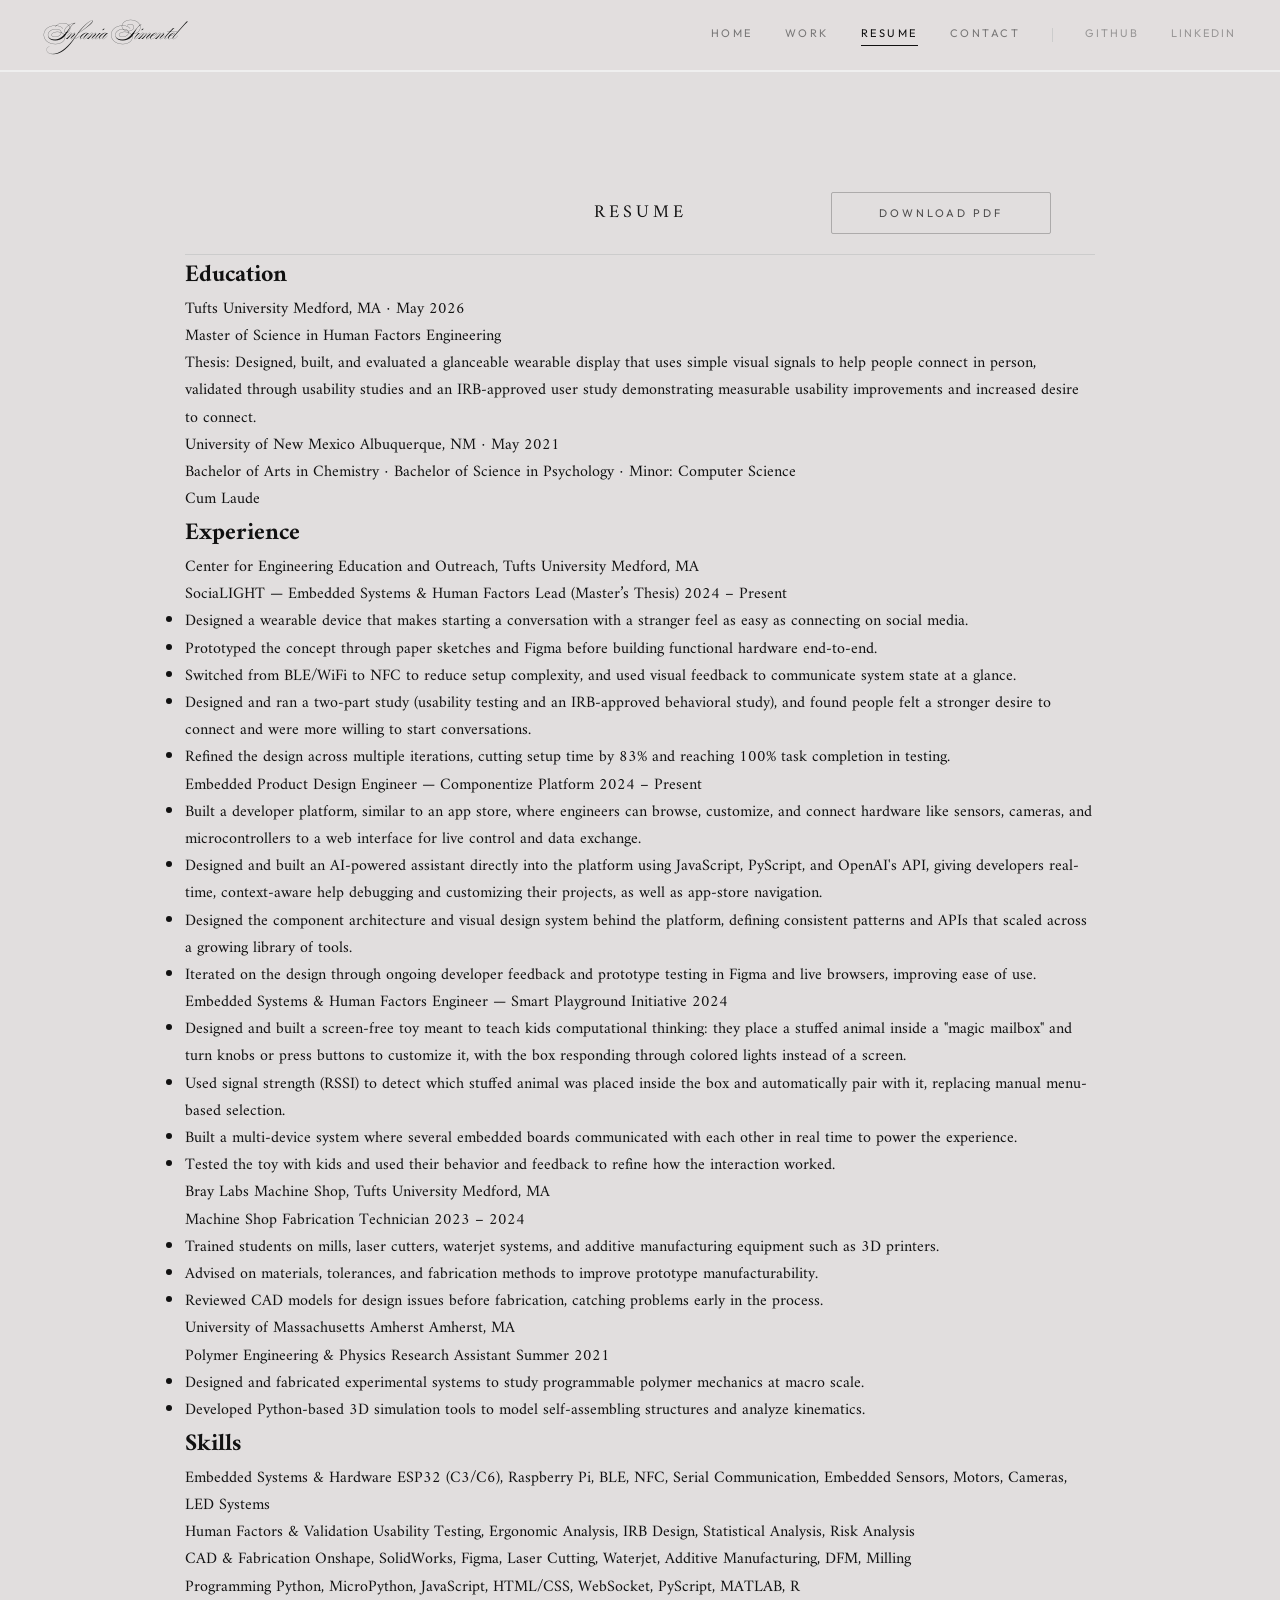
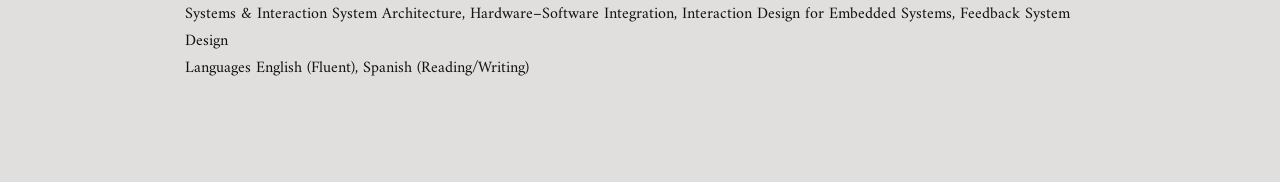
==== resume.html @ aed5ef66 "resume readability" ====
<!DOCTYPE html>
<html lang="en">

<head>
  <meta charset="UTF-8">
  <meta name="viewport" content="width=device-width, initial-scale=1.0">
  <title>Resume — Infania Pimentel</title>
  <link rel="stylesheet" href="styles.css">
  <link rel="stylesheet" href="resume.css">
  <link href="https://fonts.googleapis.com/css2?family=Ballet:opsz@16..72&family=Mea+Culpa&family=Amiri:ital@0;1&display=swap" rel="stylesheet">
  <link href="https://fonts.googleapis.com/css2?family=Outfit:wght@400;500&display=swap" rel="stylesheet">
  <script src="script.js" defer></script>
</head>

<body>

  <!-- ── NAV ── -->
  <nav class="site-nav--page">
    <div class="site-nav-left">
      <a href="index.html" class="site-nav-name">Infania Pimentel</a>
    </div>
    <div class="site-nav-right">
      <a href="index.html" class="work-nav-link">Home</a>
      <a href="work.html" class="work-nav-link">Work</a>
      <a href="resume.html" class="work-nav-link active">Resume</a>
      <a href="contact.html" class="work-nav-link">Contact</a>
      <span class="site-nav-divider desktop-only"></span>
      <a href="https://github.com/infaniap" class="work-nav-link social-link desktop-only" target="_blank">GitHub</a>
      <a href="https://www.linkedin.com/in/infania-pimentel-a25778231/" class="work-nav-link social-link desktop-only" target="_blank">LinkedIn</a>
    </div>
  </nav>

  <!-- ═══════════════════════════ RESUME ═══════════════════════════ -->
  <section class="work">
    <div class="work-inner">

      <div class="work-identity" style="display: flex; justify-content: space-between; align-items: center; padding-bottom: 20px; border-bottom: 1px solid #ccc;">
  <div style="flex: 1;"></div>
  <h2 class="role" style="padding-bottom: 0; border-bottom: none; margin: 0; flex: 1; text-align: center;">RESUME</h2>
  <div style="flex: 1; display: flex; justify-content: flex-end;">
    <a href="assets/resume.pdf" class="btn" download>DOWNLOAD PDF</a>
  </div>
</div>


  <!-- ── RESUME BODY ── -->
  <div class="res-body">
    <div class="res-inner">

      <!-- EDUCATION -->
      <section class="res-section">
        <h2 class="res-section-title">Education</h2>

        <div class="res-entry">
          <div class="res-entry-header">
            <span class="res-institution">Tufts University</span>
            <span class="res-location">Medford, MA · May 2026</span>
          </div>
          <p class="res-degree">Master of Science in Human Factors Engineering</p>
          <p class="res-detail">Thesis: Designed, built, and evaluated a glanceable wearable display that uses simple visual signals to help people connect in person, validated through usability studies and an IRB-approved user study demonstrating measurable usability improvements and increased desire to connect.</p>
        </div>

        <div class="res-entry">
          <div class="res-entry-header">
            <span class="res-institution">University of New Mexico</span>
            <span class="res-location">Albuquerque, NM · May 2021</span>
          </div>
          <p class="res-degree">Bachelor of Arts in Chemistry · Bachelor of Science in Psychology · Minor: Computer Science</p>
          <p class="res-detail">Cum Laude</p>
        </div>
      </section>

      <!-- EXPERIENCE -->
      <section class="res-section">
        <h2 class="res-section-title">Experience</h2>

        <div class="res-entry">
          <div class="res-entry-header">
            <span class="res-institution">Center for Engineering Education and Outreach, Tufts University</span>
            <span class="res-location">Medford, MA</span>
          </div>

          <div class="res-role">
            <div class="res-role-header">
              <span class="res-role-title">SociaLIGHT — Embedded Systems & Human Factors Lead (Master’s Thesis)</span>
              <span class="res-role-date">2024 – Present</span>
            </div>
            <ul class="res-list">
              <li>Designed a wearable device that makes starting a conversation with a stranger feel as easy as connecting on social media.</li>
              <li>Prototyped the concept through paper sketches and Figma before building functional hardware end-to-end.</li>
              <li>Switched from BLE/WiFi to NFC to reduce setup complexity, and used visual feedback to communicate system state at a glance.</li>
              <li>Designed and ran a two-part study (usability testing and an IRB-approved behavioral study), and found people felt a stronger desire to connect and were more willing to start conversations.</li>
              <li>Refined the design across multiple iterations, cutting setup time by 83% and reaching 100% task completion in testing.</li>
            </ul>
          </div>

          <div class="res-role">
            <div class="res-role-header">
              <span class="res-role-title">Embedded Product Design Engineer — Componentize Platform</span>
              <span class="res-role-date">2024 – Present</span>
            </div>
            <ul class="res-list">
              <li>Built a developer platform, similar to an app store, where engineers can browse, customize, and connect hardware like sensors, cameras, and microcontrollers to a web interface for live control and data exchange.</li>
              <li>Designed and built an AI-powered assistant directly into the platform using JavaScript, PyScript, and OpenAI's API, giving developers real-time, context-aware help debugging and customizing their projects, as well as app-store navigation.</li>
              <li>Designed the component architecture and visual design system behind the platform, defining consistent patterns and APIs that scaled across a growing library of tools.</li>
              <li>Iterated on the design through ongoing developer feedback and prototype testing in Figma and live browsers, improving ease of use.</li>
            </ul>
          </div>

          <div class="res-role">
            <div class="res-role-header">
              <span class="res-role-title">Embedded Systems & Human Factors Engineer — Smart Playground Initiative</span>
              <span class="res-role-date">2024</span>
            </div>
            <ul class="res-list">
              <li>Designed and built a screen-free toy meant to teach kids computational thinking: they place a stuffed animal inside a "magic mailbox" and turn knobs or press buttons to customize it, with the box responding through colored lights instead of a screen.</li>
              <li>Used signal strength (RSSI) to detect which stuffed animal was placed inside the box and automatically pair with it, replacing manual menu-based selection.</li>
              <li>Built a multi-device system where several embedded boards communicated with each other in real time to power the experience.</li>
              <li>Tested the toy with kids and used their behavior and feedback to refine how the interaction worked.</li>
            </ul>
          </div>
        </div>

        <div class="res-entry">
          <div class="res-entry-header">
            <span class="res-institution">Bray Labs Machine Shop, Tufts University</span>
            <span class="res-location">Medford, MA</span>
          </div>
          <div class="res-role">
            <div class="res-role-header">
              <span class="res-role-title">Machine Shop Fabrication Technician</span>
              <span class="res-role-date">2023 – 2024</span>
            </div>
            <ul class="res-list">
              <li>Trained students on mills, laser cutters, waterjet systems, and additive manufacturing equipment such as 3D printers.</li>
              <li>Advised on materials, tolerances, and fabrication methods to improve prototype manufacturability.</li>
              <li>Reviewed CAD models for design issues before fabrication, catching problems early in the process.</li>
            </ul>
          </div>
        </div>

        <div class="res-entry">
          <div class="res-entry-header">
            <span class="res-institution">University of Massachusetts Amherst</span>
            <span class="res-location">Amherst, MA</span>
          </div>
          <div class="res-role">
            <div class="res-role-header">
              <span class="res-role-title">Polymer Engineering & Physics Research Assistant</span>
              <span class="res-role-date">Summer 2021</span>
            </div>
            <ul class="res-list">
              <li>Designed and fabricated experimental systems to study programmable polymer mechanics at macro scale.</li>
              <li>Developed Python-based 3D simulation tools to model self-assembling structures and analyze kinematics.</li>
            </ul>
          </div>
        </div>
      </section>

      <!-- SKILLS -->
      <section class="res-section">
        <h2 class="res-section-title">Skills</h2>
        <div class="res-skills">
          <div class="res-skill-row">
            <span class="res-skill-label">Embedded Systems & Hardware</span>
            <span class="res-skill-value">ESP32 (C3/C6), Raspberry Pi, BLE, NFC, Serial Communication, Embedded Sensors, Motors, Cameras, LED Systems</span>
          </div>
          <div class="res-skill-row">
            <span class="res-skill-label">Human Factors & Validation</span>
            <span class="res-skill-value">Usability Testing, Ergonomic Analysis, IRB Design, Statistical Analysis, Risk Analysis</span>
          </div>
          <div class="res-skill-row">
            <span class="res-skill-label">CAD & Fabrication</span>
            <span class="res-skill-value">Onshape, SolidWorks, Figma, Laser Cutting, Waterjet, Additive Manufacturing, DFM, Milling</span>
          </div>
          <div class="res-skill-row">
            <span class="res-skill-label">Programming</span>
            <span class="res-skill-value">Python, MicroPython, JavaScript, HTML/CSS, WebSocket, PyScript, MATLAB, R</span>
          </div>
          <div class="res-skill-row">
            <span class="res-skill-label">Systems & Interaction</span>
            <span class="res-skill-value">System Architecture, Hardware–Software Integration, Interaction Design for Embedded Systems, Feedback System Design</span>
          </div>
          <div class="res-skill-row">
            <span class="res-skill-label">Languages</span>
            <span class="res-skill-value">English (Fluent), Spanish (Reading/Writing)</span>
          </div>
        </div>
      </section>

    </div>
  </div>

</body>
</html>
---- styles.css ----
/* ═══════════════════════════════════════════════
   INFANIA PIMENTEL — Portfolio Styles
   ═══════════════════════════════════════════════ */

:root {
  --font-script:   "Ballet", cursive;
  --font-initial:  "Mea Culpa", cursive;
  --font-body:     "Amiri", serif;
  --font-btn-font: "Outfit", sans-serif;

  --font-name:     42px;
  --font-role:     13px;
  --font-btn:      11px;
  --font-body-sz:  16px;

  --color-page:    #e1dededb;
  --border-color:  #efefef;
  --color-dark:    #111111;
  --color-btn-bg:  transparent;

  --btn-h:         42px;
  --btn-radius:    2px;
}

/* ─── RESET ─────────────────────────────────── */
*, *::before, *::after {
  box-sizing: border-box;
  margin: 0;
  padding: 0;
}

/* ─── BODY ───────────────────────────────────── */
body {
  font-family: var(--font-body);
  background: var(--color-page);
  color: var(--color-dark);
  font-size: var(--font-body-sz);
  line-height: 1.7;
}

/* ═══════════════════════════════════════════════
   TOP SOCIAL (GitHub / LinkedIn)
   ═══════════════════════════════════════════════ */
.top-social {
  position: absolute;
  top: 20px;
  right: 44px;
  z-index: 20;
  display: flex;
  gap: 28px;
}

.top-social a {
  font-family: var(--font-btn-font);
  font-size: 11px;
  letter-spacing: 2.5px;
  text-transform: uppercase;
  text-decoration: none;
  color: var(--color-dark);
  padding-bottom: 3px;
  border-bottom: 1px solid transparent;
  transition: border-color 0.2s ease;
}

.top-social a:hover {
  border-bottom-color: var(--color-dark);
}

/* ═══════════════════════════════════════════════
   IDENTITY
   ═══════════════════════════════════════════════ */
.hero-identity {
  position: relative;
  z-index: 2;
  text-align: center;
  padding: 28px 44px 24px;
  background: var(--color-page);
}

.name {
  font-size: var(--font-name);
  line-height: 1;
  display: inline-block;
  color: var(--color-dark);
}

.initial {
  font-family: var(--font-initial);
  display: inline-block;
  margin-right: -8px;
  transform: rotate(-1deg) translateY(-2px);
  font-size: calc(var(--font-name) * 1.05);
  color: var(--color-dark);
}

.rest {
  font-family: var(--font-script);
}

.role {
  margin-top: 15px;
  font-family: var(--font-body);
  font-size: var(--font-role);
  font-weight: 400;
  letter-spacing: 6px;
  color: var(--color-dark);
  text-transform: uppercase;
}
.hero-wrapper {
  display: flex;
  flex-direction: column;
}
/* ═══════════════════════════════════════════════
   BUTTON BAND
   ═══════════════════════════════════════════════ */
.hero-band {
  position: sticky;
  top: 0;
  z-index: 50;
  display: flex;
  align-items: center;
  justify-content: center;
  gap: 32px;
  padding: 4px 44px;
  background: var(--color-page);
  border-top: 1px solid var(--border-color);
  border-bottom: 1px solid var(--border-color);
}

.btn {
  width: clamp(140px, 18vw, 220px);
  height: var(--btn-h);
  display: flex;
  align-items: center;
  justify-content: center;
  background: transparent;
  color: rgba(17, 17, 17, 0.7);
  font-family: var(--font-btn-font);
  font-size: var(--font-btn);
  letter-spacing: 3px;
  text-decoration: none;
  text-transform: uppercase;
  border: 1px solid rgba(17, 17, 17, 0.25);
  border-radius: var(--btn-radius);
  transition: background 0.2s ease, color 0.2s ease, border-color 0.2s ease;
}

.btn:hover {
  background: var(--color-dark);
  color: #fff;
  border-color: var(--color-dark);
}

.btn:active {
  opacity: 0.85;
}

/* ═══════════════════════════════════════════════
   ABOUT
   ═══════════════════════════════════════════════ */
.about {
  position: relative;
  z-index: 2;
  background: var(--color-page);
  padding: 52px 0;
  border-top: 1px solid var(--border-color);
  margin-top: -65px;
}

.about-inner {
  display: grid;
  grid-template-columns: 195px 1fr;
  gap: 0 80px;
  width: 910px;
  margin: 0 auto;
  align-items: start;
}

.about-photo {
  width: 195px;
  height: 240px;
  object-fit: cover;
  object-position: center top;
  border-radius: 3px;
  display: block;
}

.about-text {
  font-family: var(--font-body);
  font-size: 16px;
  line-height: 1.85;
  color: #333;
}

.about-text p + p {
  margin-top: 1em;
}

/* ═══════════════════════════════════════════════
   LED HERO
   ═══════════════════════════════════════════════ */
.hero {
  position: relative;
  z-index: 1;
  height: 60vh;
  overflow: visible;
  margin-top: -160px;
}

.hero-media {
  position: absolute;
  inset: 0;
  overflow: hidden;
  transform: translateY(-25%) scale(1.15);
  transform-origin: center top;
}

.hero-img {
  position: absolute;
  inset: 0;
  width: 100%;
  height: 100%;
  object-fit: cover;
  object-position: center 40%;
  display: block;
}

/* ─── LED HOTSPOTS ───────────────────────────── */
.led-hotspots {
  position: absolute;
  z-index: 10;
  pointer-events: auto;
}

.led-spot {
  position: absolute;
  width: 4%;
  height: 21%;
  transform: translate(-50%, -50%);
  cursor: pointer;
  /* background: rgba(255, 0, 0, 0.25); */
}

.led-spot[data-led="1"]  { left: 14.58%; top: 60.67%; }
.led-spot[data-led="2"]  { left: 19.93%; top: 62.99%; }
.led-spot[data-led="3"]  { left: 25.47%; top: 63.55%; }
.led-spot[data-led="4"]  { left: 31.22%; top: 63.08%; }
.led-spot[data-led="5"]  { left: 36.21%; top: 61.91%; }
.led-spot[data-led="6"]  { left: 41.43%; top: 62.19%; }
.led-spot[data-led="7"]  { left: 46.89%; top: 66.21%; }
.led-spot[data-led="8"]  { left: 52.26%; top: 66.09%; }
.led-spot[data-led="9"]  { left: 57.78%; top: 63.11%; }
.led-spot[data-led="10"] { left: 63.39%; top: 62.87%; }
.led-spot[data-led="11"] { left: 68.53%; top: 62.19%; }
.led-spot[data-led="12"] { left: 73.69%; top: 62.56%; }
.led-spot[data-led="13"] { left: 79.17%; top: 63.24%; }
.led-spot[data-led="14"] { left: 84.65%; top: 60.98%; }

/* ═══════════════════════════════════════════════
   WORK PAGE NAV
   ═══════════════════════════════════════════════ */

   .work-identity .role {
  font-size: 18px;
  letter-spacing: 4px;
  margin-top: 0;
}

/* ═══════════════════════════════════════════════
   WORK PAGE NAV
   ═══════════════════════════════════════════════ */
.site-nav--page {
  position: sticky;
  top: 0;
  z-index: 50;
  display: flex;
  align-items: center;
  justify-content: space-between;
  padding: 18px 44px;
  background: var(--color-page);
  border-bottom: 1px solid var(--border-color);
}

.site-nav-left {
  display: flex;
  align-items: center;
}

.site-nav-name {
  font-family: var(--font-script);
  font-size: 20px;
  text-decoration: none;
  color: var(--color-dark);
  letter-spacing: 0.01em;
  transition: opacity 0.2s ease;
}

.site-nav-name:hover { opacity: 0.65; }

.site-nav-right {
  display: flex;
  align-items: center;
  gap: 32px;
}

.site-nav-divider {
  display: block;
  width: 1px;
  height: 14px;
  background: #ccc;
}



.work-nav-link {
  font-family: var(--font-btn-font);
  font-size: 11px;
  letter-spacing: 2.5px;
  text-transform: uppercase;
  text-decoration: none;
  color: rgba(17, 17, 17, 0.5);
  padding-bottom: 3px;
  border-bottom: 1px solid transparent;
  transition: color 0.2s ease, border-color 0.2s ease;
}

.work-nav-link:hover {
  color: var(--color-dark);
  border-bottom-color: var(--color-dark);
}

.work-nav-link.active {
  color: var(--color-dark);
  border-bottom-color: var(--color-dark);
}


.work-nav-link.social-link {
  color: rgba(17, 17, 17, 0.35);
  letter-spacing: 2px;
}

.work-nav-link.social-link:hover {
  color: var(--color-dark);
  border-bottom-color: var(--color-dark);
}

/* ═══════════════════════════════════════════════
   WORK PAGE HEADER
   ═══════════════════════════════════════════════ */
.work-hero {
  background: var(--color-page);
  position: relative;
}

.work-identity {
  text-align: center;
  padding: 40px 44px 30px;
}

.work-identity .name { font-size: 38px; }
.work-identity .role { letter-spacing: 4px; margin-top: 10px; }

/* ═══════════════════════════════════════════════
   WORK SECTION
   ═══════════════════════════════════════════════ */
.work {
  background: var(--color-page);
  padding: 80px 0 100px;
  border-top: 1px solid var(--border-color);
}

.work-inner {
  width: 910px;
  margin: 0 auto;
}

.work-filters {
  display: flex;
  gap: 12px;
  margin-bottom: 52px;
}

.filter-btn {
  font-family: var(--font-btn-font);
  font-size: 11px;
  letter-spacing: 2px;
  text-transform: uppercase;
  color: var(--color-dark);
  background: transparent;
  border: 1px solid #ccc;
  border-radius: 20px;
  padding: 7px 20px;
  cursor: pointer;
  transition: all 0.2s ease;
}

.filter-btn:hover { border-color: var(--color-dark); }

.filter-btn.active {
  background: var(--color-dark);
  color: #fff;
  border-color: var(--color-dark);
}

.work-grid {
  display: grid;
  grid-template-columns: repeat(3, 1fr);
  gap: 32px;
}

.project-card {
  background: #fff;
  border-radius: 8px;
  overflow: hidden;
  box-shadow: 0 2px 12px rgba(0,0,0,0.07);
  transition: opacity 0.25s ease, transform 0.25s ease, box-shadow 0.2s ease;
  cursor: pointer;
}
a.project-card {
  text-decoration: none;
  color: inherit;
  display: block;
}
.project-card:hover {
  box-shadow: 0 6px 24px rgba(0,0,0,0.12);
  transform: translateY(-3px);
}

.project-card.hidden {
  opacity: 0;
  transform: scale(0.97);
  pointer-events: none;
  position: absolute;
  visibility: hidden;
}

.card-img.placeholder {
  width: 100%;
  height: 160px;
  background: #d9d9d9;
}

.card-img {
  width: 100%;
  height: 160px;
  overflow: hidden;
}

.card-img img {
  width: 100%;
  height: 100%;
  object-fit: cover;
  object-position: center;
  display: block;
  transition: transform 0.3s ease;
}

.project-card:hover .card-img img {
  transform: scale(1.04);
}
.card-body { padding: 18px 20px 22px; }

.card-tag {
  font-family: var(--font-btn-font);
  font-size: 10px;
  letter-spacing: 2px;
  text-transform: uppercase;
  color: #888;
}

.card-title {
  font-family: var(--font-body);
  font-size: 18px;
  font-weight: 400;
  color: var(--color-dark);
  margin: 6px 0 8px;
}

.card-desc {
  font-family: var(--font-body);
  font-size: 14px;
  line-height: 1.7;
  color: #555;
}

/* LISTS */
.proj-list {
  display: grid;
  grid-template-columns: 1fr 1fr;
  gap: 24px 48px;
}

.proj-list-item h4 {
  font-family: var(--font-btn-font);
  font-size: 11px;
  letter-spacing: 2px;
  text-transform: uppercase;
  color: var(--color-dark);
  margin-bottom: 8px;
  font-weight: 500;
}

.proj-list-item p {
  font-family: var(--font-body);
  font-size: 15px;
  line-height: 1.7;
  color: #444;
}


/* ═══════════════════════════════════════════════
   FEATURED VS SECONDARY PROJECTS
   ═══════════════════════════════════════════════ */

/* ── SECTION LABEL ── */
.work-section-label {
  font-family: var(--font-btn-font);
  font-size: 10px;
  letter-spacing: 3px;
  text-transform: uppercase;
  color: rgba(17, 17, 17, 0.4);
  margin: 64px 0 24px;
  padding-top: 32px;
  border-top: 1px solid var(--border-color);
}

/* ── FEATURED GRID ── */
.work-grid--featured {
  grid-template-columns: repeat(2, 1fr);
  gap: 40px;
  margin-bottom: 0;
}

/* ── FEATURED CARD ── */
.project-card--featured {
  position: relative;
  border: 1px solid rgba(17, 17, 17, 0.15);
}

.project-card--featured .card-img {
  height: 300px;
}

.project-card--featured .card-body {
  padding: 24px;
}

.project-card--featured .card-title {
  font-size: 1.35rem;
  margin-bottom: 4px;
}

.project-card--featured .card-tagline {
  font-family: var(--font-body);
  font-size: 0.9rem;
  font-style: italic;
  color: #666;
  margin: 0 0 12px 0;
}

.project-card--featured .card-desc {
  font-size: 0.95rem;
  line-height: 1.5;
}

.card-featured-label {
  position: absolute;
  top: 12px;
  left: 12px;
  font-family: var(--font-btn-font);
  font-size: 9px;
  letter-spacing: 2px;
  text-transform: uppercase;
  color: #fff;
  background: var(--color-dark);
  padding: 4px 10px;
  z-index: 2;
}

/* ── SECONDARY GRID ── */
.work-grid--secondary {
  grid-template-columns: repeat(3, 1fr);
  gap: 20px;
}

/* ── SECONDARY CARD ── */

.project-card--secondary .card-tagline {
  font-family: var(--font-body);
  font-size: 0.9rem;
  font-style: italic;
  color: #666;
  margin: 0 0 12px 0;
}

.project-card--secondary .card-img {
  height: 160px;
}

.project-card--secondary .card-body {
  padding: 14px 16px 18px;
}

.project-card--secondary .card-title {
  font-size: 1rem;
}

.project-card--secondary .card-desc {
  font-size: 0.85rem;
  line-height: 1.5;
}


/* ── RESPONSIVE ── */
@media (max-width: 900px) {
  .work-grid--featured {
    grid-template-columns: 1fr;
    gap: 32px;
  }
  .work-grid--secondary {
    grid-template-columns: repeat(2, 1fr);
  }
}

@media (max-width: 600px) {
  .work-grid--secondary {
    grid-template-columns: 1fr;
  }
}

/* ─── LIGHTBOX ───────────────────────────────── */
.lightbox-overlay {
  position: fixed;
  inset: 0;
  background: rgba(0, 0, 0, 0.9);
  z-index: 9999;
  display: flex;
  align-items: center;
  justify-content: center;
  cursor: zoom-out;
  opacity: 0;
  pointer-events: none;
  transition: opacity 0.2s ease;
}

.lightbox-overlay.active {
  opacity: 1;
  pointer-events: all;
}

.lightbox-overlay img {
  max-width: 90vw;
  max-height: 90vh;
  object-fit: contain;
  border-radius: 4px;
}


/* ═══════════════════════════════════════════════
   RESPONSIVE
   ═══════════════════════════════════════════════ */
.desktop-only { display: inline-flex; }
.work-mobile-social { display: none; }
.mobile-only { display: none; }

@media (max-width: 1000px) {
  .hero-band { gap: 20px; }
}

@media (max-width: 900px) {
  .about-inner {
    width: 90%;
    grid-template-columns: 1fr;
    gap: 24px;
  }
  .work-inner { width: 90%; }
  .work-grid { grid-template-columns: repeat(2, 1fr); }
  .work-filters { flex-wrap: wrap; }
  .site-nav--page { padding: 16px 28px; }
  .site-nav-right { gap: 20px; }
}

@media (max-width: 700px) {
  .hero-band { flex-wrap: wrap; gap: 12px; }
}


@media (max-width: 600px) {
  :root { --font-name: 32px; }

  .desktop-only { display: none !important; }
  .mobile-only { display: flex; }

  /* ── INDEX PAGE ── */
  .top-social {
    position: relative;
    top: unset;
    right: unset;
    justify-content: center;
    padding: 12px 0 0;
    order: 2;
  }

  .top-social a,
  .work-mobile-social .work-nav-link {
    font-size: 9px;
    letter-spacing: 2px;
    color: rgba(17, 17, 17, 0.45);
  }
  .hero-identity {
    padding: 40px 20px 20px;
    order: 1;
  }

  .hero-band {
    flex-direction: column;
    gap: 10px;
    padding: 14px 20px;
    order: 3;
  }

  .btn {
    width: 80%;
    max-width: 260px;
  }

  /* ── WORK PAGE ── */
  .work-hero .site-nav--page {
    flex-wrap: wrap;
    justify-content: center;
    gap: 8px;
    padding: 20px 16px 8px;
    border-bottom: none;
  }

  
  .work-hero .site-nav-name { font-size: 28px; }
.work-hero .site-nav-left {
  order: 1;
  width: 100%;
  justify-content: center;
}
.work-mobile-social {
  order: 2;

  display: flex;
  width: 100%;
  justify-content: center;
  gap: 28px;
  padding: 8px 0 12px;
  border-bottom: 1px solid var(--border-color);
  }
  .work-hero .site-nav-right {
      order: 3;

    justify-content: center;
    flex-wrap: wrap;
    gap: 16px;
  }

.work-hero .site-nav-right .work-nav-link {
  font-size: 10px;
  letter-spacing: 1.5px;
}

.work { padding: 40px 0 60px; }
  .work-filters { flex-wrap: wrap; gap: 8px; }
  .work-grid { grid-template-columns: 1fr; }

  /* ── ABOUT ── */
  .about-inner {
    width: 92%;
    grid-template-columns: 1fr;
    gap: 24px;
    text-align: center;
  }

  .about-photo {
    width: 140px !important;
    height: 170px !important;
    margin: 0 auto !important;
    display: block !important;
  }

  .about-text { text-align: left; }
}

body { animation: fadeIn 0.3s ease; }

@keyframes fadeIn {
  from { opacity: 0; }
  to { opacity: 1; }
}
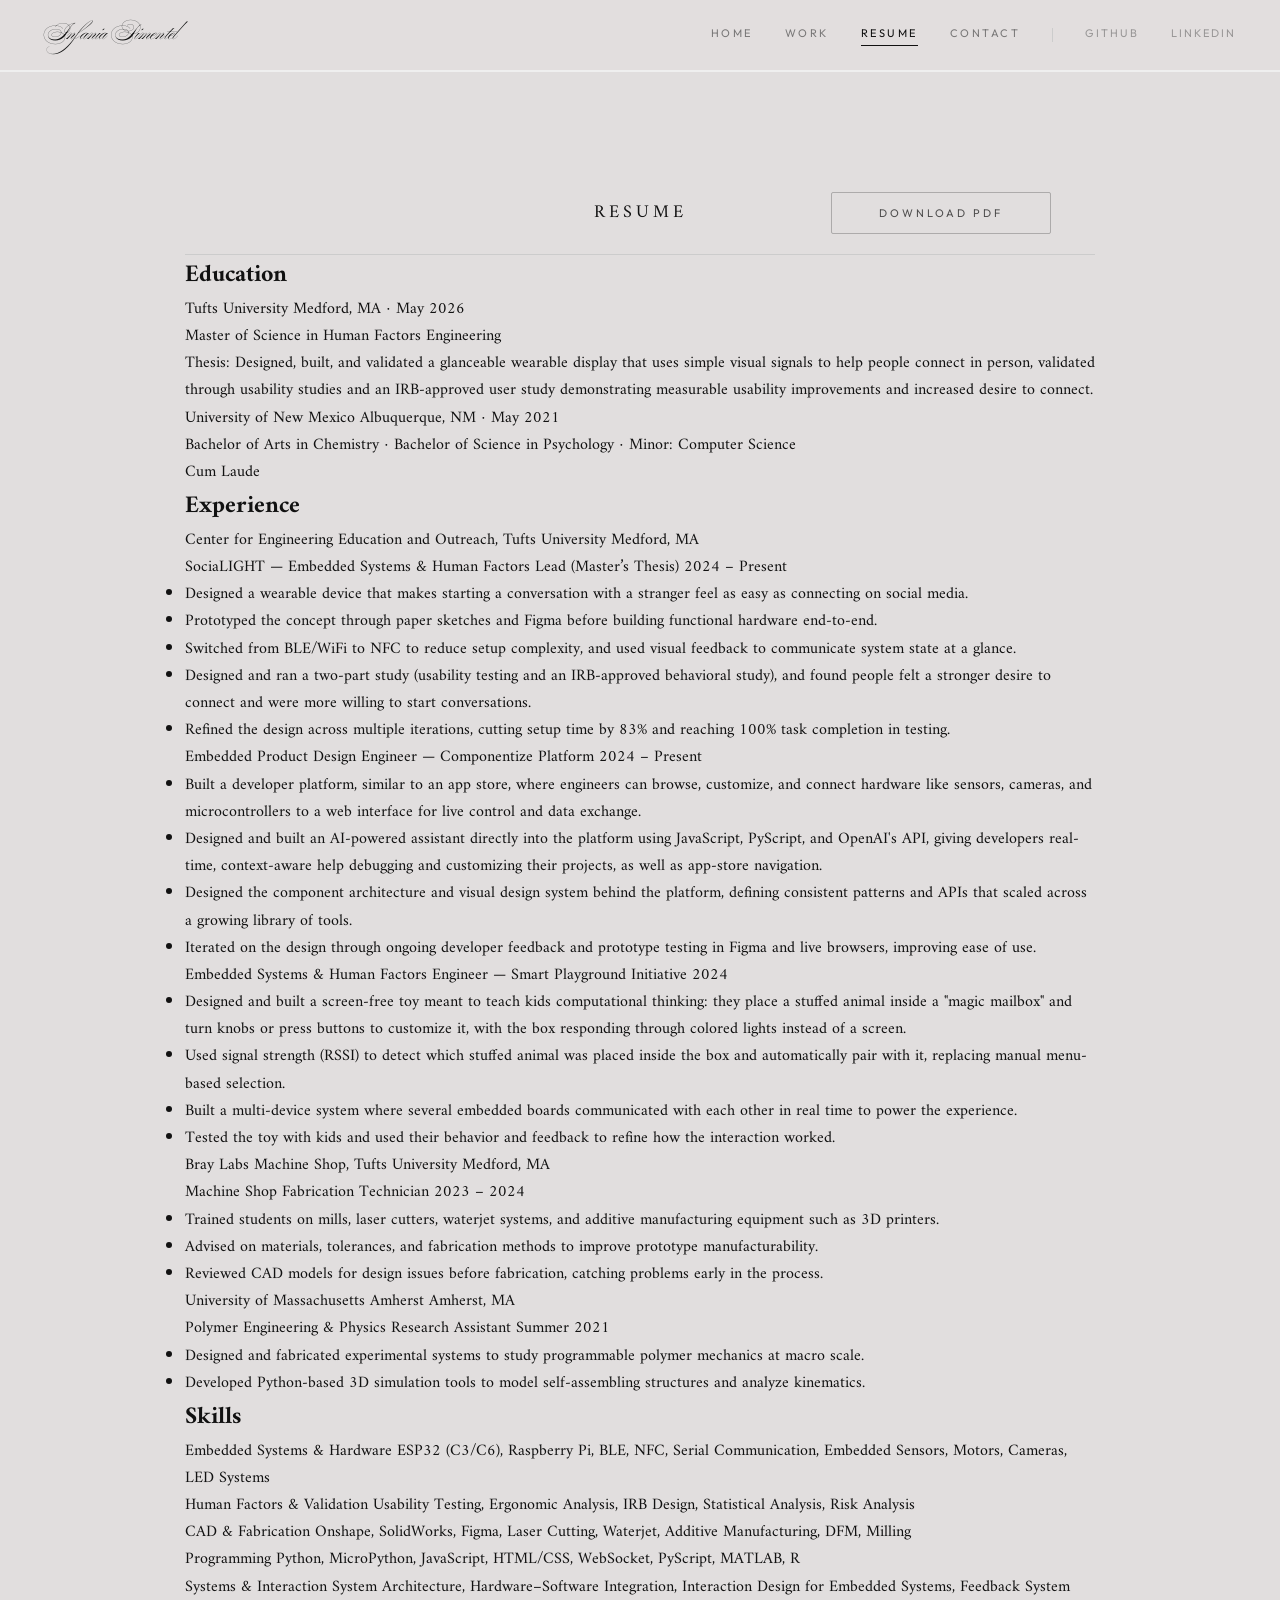
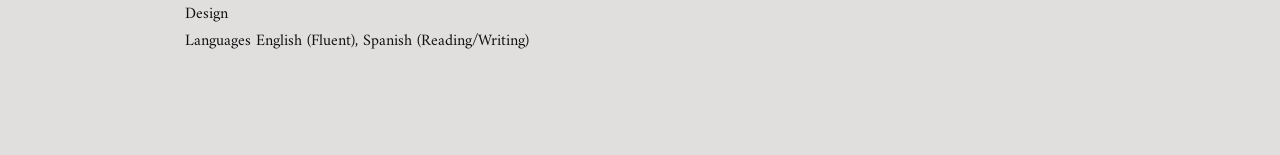
==== commit 9cd1a959: "resume readability" ====
--- a/resume.html
+++ b/resume.html
@@ -57,7 +57,7 @@
             <span class="res-location">Medford, MA · May 2026</span>
           </div>
           <p class="res-degree">Master of Science in Human Factors Engineering</p>
-          <p class="res-detail">Thesis: Designed, built, and evaluated a glanceable wearable display that uses simple visual signals to help people connect in person, validated through usability studies and an IRB-approved user study demonstrating measurable usability improvements and increased desire to connect.</p>
+          <p class="res-detail">Thesis: Designed, built, and validated a glanceable wearable display that uses simple visual signals to help people connect in person, validated through usability studies and an IRB-approved user study demonstrating measurable usability improvements and increased desire to connect.</p>
         </div>
 
         <div class="res-entry">
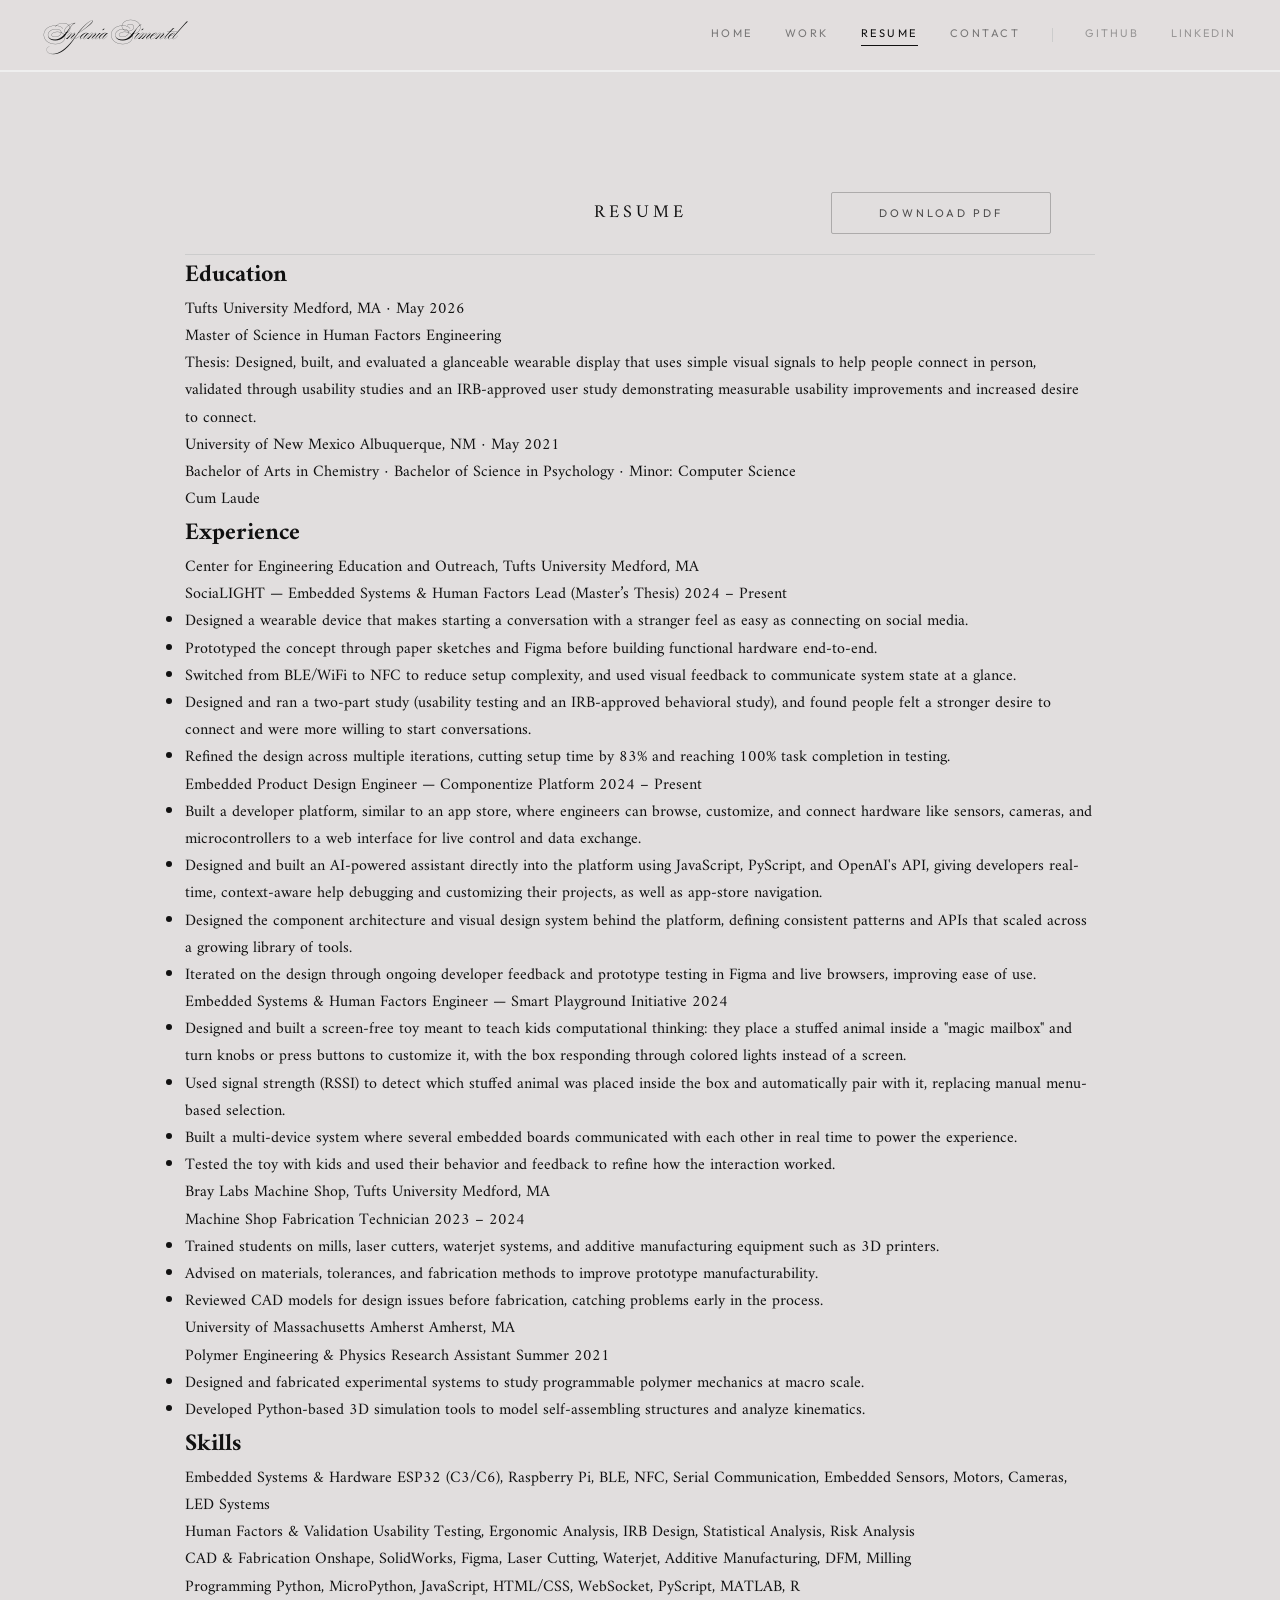
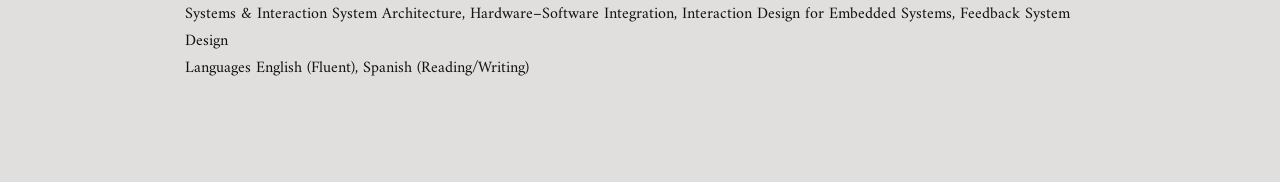
==== commit cb639d58: "replaced resume pdf but need to revise html" ====
--- a/resume.html
+++ b/resume.html
@@ -57,7 +57,7 @@
             <span class="res-location">Medford, MA · May 2026</span>
           </div>
           <p class="res-degree">Master of Science in Human Factors Engineering</p>
-          <p class="res-detail">Thesis: Designed, built, and validated a glanceable wearable display that uses simple visual signals to help people connect in person, validated through usability studies and an IRB-approved user study demonstrating measurable usability improvements and increased desire to connect.</p>
+          <p class="res-detail">Thesis: Designed, built, and evaluated a glanceable wearable display that uses simple visual signals to help people connect in person, validated through usability studies and an IRB-approved user study demonstrating measurable usability improvements and increased desire to connect.</p>
         </div>
 
         <div class="res-entry">
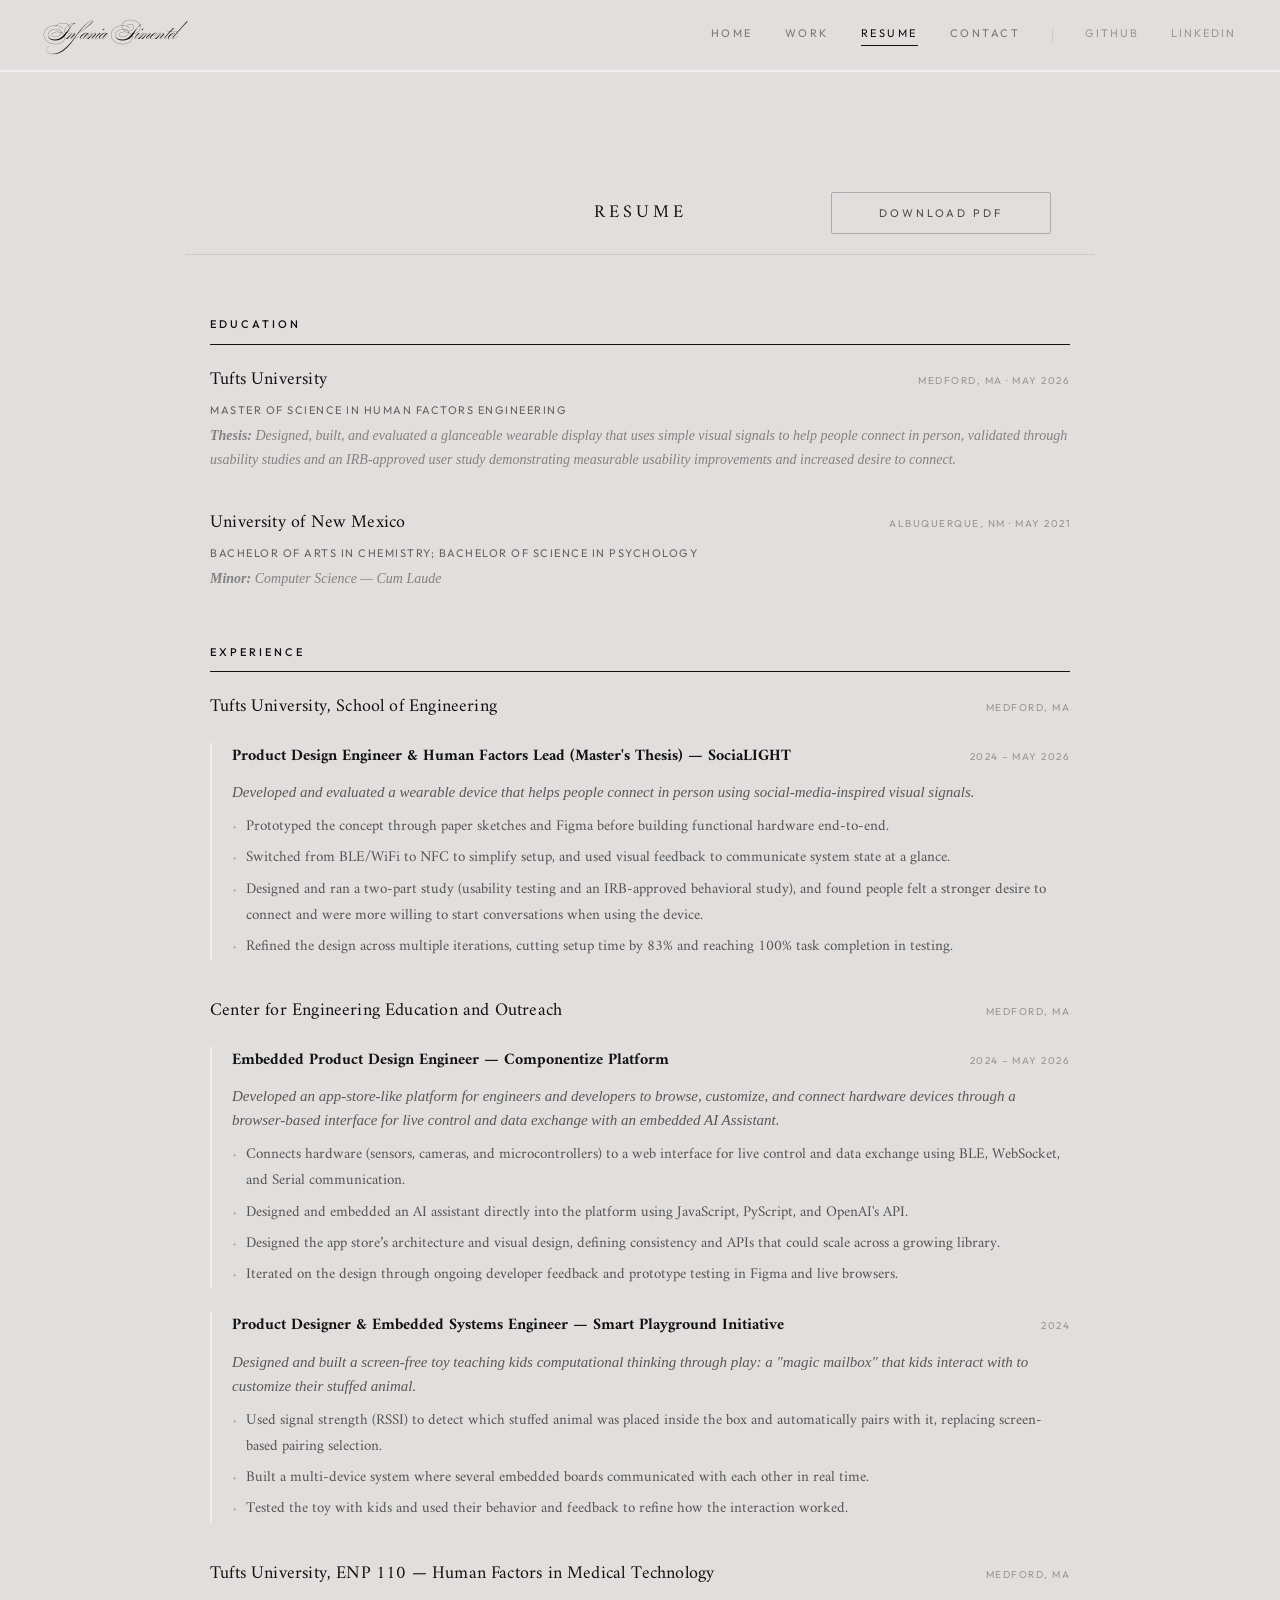
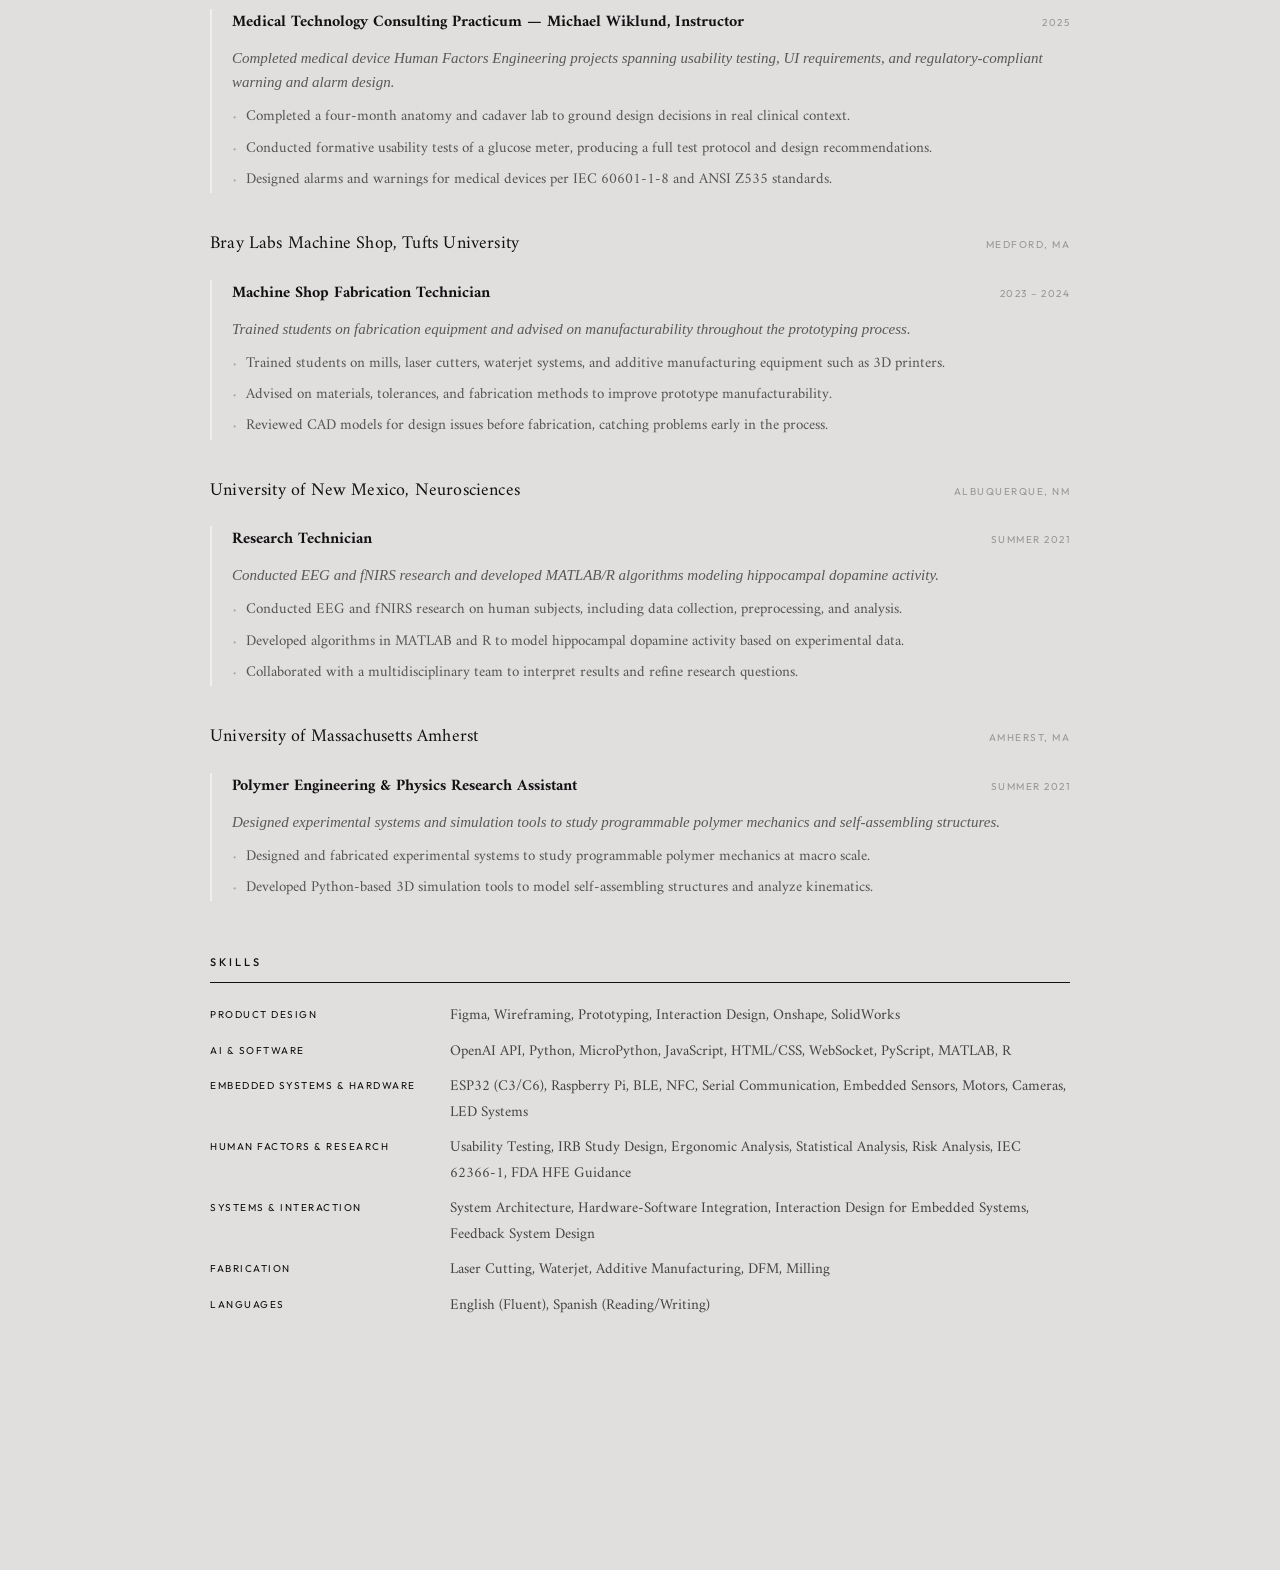
==== commit 3915b95b: "replaced resume pdf and revised html" ====
--- a/resume.html
+++ b/resume.html
@@ -48,146 +48,197 @@
     <div class="res-inner">
 
       <!-- EDUCATION -->
-      <section class="res-section">
-        <h2 class="res-section-title">Education</h2>
-
-        <div class="res-entry">
-          <div class="res-entry-header">
-            <span class="res-institution">Tufts University</span>
-            <span class="res-location">Medford, MA · May 2026</span>
-          </div>
-          <p class="res-degree">Master of Science in Human Factors Engineering</p>
-          <p class="res-detail">Thesis: Designed, built, and evaluated a glanceable wearable display that uses simple visual signals to help people connect in person, validated through usability studies and an IRB-approved user study demonstrating measurable usability improvements and increased desire to connect.</p>
-        </div>
-
-        <div class="res-entry">
-          <div class="res-entry-header">
-            <span class="res-institution">University of New Mexico</span>
-            <span class="res-location">Albuquerque, NM · May 2021</span>
-          </div>
-          <p class="res-degree">Bachelor of Arts in Chemistry · Bachelor of Science in Psychology · Minor: Computer Science</p>
-          <p class="res-detail">Cum Laude</p>
-        </div>
-      </section>
-
-      <!-- EXPERIENCE -->
-      <section class="res-section">
-        <h2 class="res-section-title">Experience</h2>
-
-        <div class="res-entry">
-          <div class="res-entry-header">
-            <span class="res-institution">Center for Engineering Education and Outreach, Tufts University</span>
-            <span class="res-location">Medford, MA</span>
-          </div>
-
-          <div class="res-role">
-            <div class="res-role-header">
-              <span class="res-role-title">SociaLIGHT — Embedded Systems & Human Factors Lead (Master’s Thesis)</span>
-              <span class="res-role-date">2024 – Present</span>
-            </div>
-            <ul class="res-list">
-              <li>Designed a wearable device that makes starting a conversation with a stranger feel as easy as connecting on social media.</li>
-              <li>Prototyped the concept through paper sketches and Figma before building functional hardware end-to-end.</li>
-              <li>Switched from BLE/WiFi to NFC to reduce setup complexity, and used visual feedback to communicate system state at a glance.</li>
-              <li>Designed and ran a two-part study (usability testing and an IRB-approved behavioral study), and found people felt a stronger desire to connect and were more willing to start conversations.</li>
-              <li>Refined the design across multiple iterations, cutting setup time by 83% and reaching 100% task completion in testing.</li>
-            </ul>
-          </div>
-
-          <div class="res-role">
-            <div class="res-role-header">
-              <span class="res-role-title">Embedded Product Design Engineer — Componentize Platform</span>
-              <span class="res-role-date">2024 – Present</span>
-            </div>
-            <ul class="res-list">
-              <li>Built a developer platform, similar to an app store, where engineers can browse, customize, and connect hardware like sensors, cameras, and microcontrollers to a web interface for live control and data exchange.</li>
-              <li>Designed and built an AI-powered assistant directly into the platform using JavaScript, PyScript, and OpenAI's API, giving developers real-time, context-aware help debugging and customizing their projects, as well as app-store navigation.</li>
-              <li>Designed the component architecture and visual design system behind the platform, defining consistent patterns and APIs that scaled across a growing library of tools.</li>
-              <li>Iterated on the design through ongoing developer feedback and prototype testing in Figma and live browsers, improving ease of use.</li>
-            </ul>
-          </div>
-
-          <div class="res-role">
-            <div class="res-role-header">
-              <span class="res-role-title">Embedded Systems & Human Factors Engineer — Smart Playground Initiative</span>
-              <span class="res-role-date">2024</span>
-            </div>
-            <ul class="res-list">
-              <li>Designed and built a screen-free toy meant to teach kids computational thinking: they place a stuffed animal inside a "magic mailbox" and turn knobs or press buttons to customize it, with the box responding through colored lights instead of a screen.</li>
-              <li>Used signal strength (RSSI) to detect which stuffed animal was placed inside the box and automatically pair with it, replacing manual menu-based selection.</li>
-              <li>Built a multi-device system where several embedded boards communicated with each other in real time to power the experience.</li>
-              <li>Tested the toy with kids and used their behavior and feedback to refine how the interaction worked.</li>
-            </ul>
-          </div>
-        </div>
-
-        <div class="res-entry">
-          <div class="res-entry-header">
-            <span class="res-institution">Bray Labs Machine Shop, Tufts University</span>
-            <span class="res-location">Medford, MA</span>
-          </div>
-          <div class="res-role">
-            <div class="res-role-header">
-              <span class="res-role-title">Machine Shop Fabrication Technician</span>
-              <span class="res-role-date">2023 – 2024</span>
-            </div>
-            <ul class="res-list">
-              <li>Trained students on mills, laser cutters, waterjet systems, and additive manufacturing equipment such as 3D printers.</li>
-              <li>Advised on materials, tolerances, and fabrication methods to improve prototype manufacturability.</li>
-              <li>Reviewed CAD models for design issues before fabrication, catching problems early in the process.</li>
-            </ul>
-          </div>
-        </div>
-
-        <div class="res-entry">
-          <div class="res-entry-header">
-            <span class="res-institution">University of Massachusetts Amherst</span>
-            <span class="res-location">Amherst, MA</span>
-          </div>
-          <div class="res-role">
-            <div class="res-role-header">
-              <span class="res-role-title">Polymer Engineering & Physics Research Assistant</span>
-              <span class="res-role-date">Summer 2021</span>
-            </div>
-            <ul class="res-list">
-              <li>Designed and fabricated experimental systems to study programmable polymer mechanics at macro scale.</li>
-              <li>Developed Python-based 3D simulation tools to model self-assembling structures and analyze kinematics.</li>
-            </ul>
-          </div>
-        </div>
-      </section>
+<section class="res-section">
+  <h2 class="res-section-title">Education</h2>
+
+  <div class="res-entry">
+    <div class="res-entry-header">
+      <span class="res-institution">Tufts University</span>
+      <span class="res-location">Medford, MA · May 2026</span>
+    </div>
+    <p class="res-degree">Master of Science in Human Factors Engineering</p>
+    <p class="res-detail"><strong>Thesis:</strong> Designed, built, and evaluated a glanceable wearable display that uses simple visual signals to help people connect in person, validated through usability studies and an IRB-approved user study demonstrating measurable usability improvements and increased desire to connect.</p>
+  </div>
+
+  <div class="res-entry">
+    <div class="res-entry-header">
+      <span class="res-institution">University of New Mexico</span>
+      <span class="res-location">Albuquerque, NM · May 2021</span>
+    </div>
+    <p class="res-degree">Bachelor of Arts in Chemistry; Bachelor of Science in Psychology</p>
+    <p class="res-detail"><strong>Minor:</strong> Computer Science — Cum Laude</p>
+  </div>
+</section>
+
+<!-- EXPERIENCE -->
+<section class="res-section">
+  <h2 class="res-section-title">Experience</h2>
+
+  <div class="res-entry">
+    <div class="res-entry-header">
+      <span class="res-institution">Tufts University, School of Engineering</span>
+      <span class="res-location">Medford, MA</span>
+    </div>
+
+    <div class="res-role">
+      <div class="res-role-header">
+        <span class="res-role-title">Product Design Engineer & Human Factors Lead (Master's Thesis) — SociaLIGHT</span>
+        <span class="res-role-date">2024 – May 2026</span>
+      </div>
+      <p class="res-role-summary">Developed and evaluated a wearable device that helps people connect in person using social-media-inspired visual signals.</p>
+      <ul class="res-list">
+        <li>Prototyped the concept through paper sketches and Figma before building functional hardware end-to-end.</li>
+        <li>Switched from BLE/WiFi to NFC to simplify setup, and used visual feedback to communicate system state at a glance.</li>
+        <li>Designed and ran a two-part study (usability testing and an IRB-approved behavioral study), and found people felt a stronger desire to connect and were more willing to start conversations when using the device.</li>
+        <li>Refined the design across multiple iterations, cutting setup time by 83% and reaching 100% task completion in testing.</li>
+      </ul>
+    </div>
+  </div>
+
+  <div class="res-entry">
+    <div class="res-entry-header">
+      <span class="res-institution">Center for Engineering Education and Outreach</span>
+      <span class="res-location">Medford, MA</span>
+    </div>
+
+    <div class="res-role">
+      <div class="res-role-header">
+        <span class="res-role-title">Embedded Product Design Engineer — Componentize Platform</span>
+        <span class="res-role-date">2024 – May 2026</span>
+      </div>
+      <p class="res-role-summary">Developed an app-store-like platform for engineers and developers to browse, customize, and connect hardware devices through a browser-based interface for live control and data exchange with an embedded AI Assistant.</p>
+      <ul class="res-list">
+        <li>Connects hardware (sensors, cameras, and microcontrollers) to a web interface for live control and data exchange using BLE, WebSocket, and Serial communication.</li>
+        <li>Designed and embedded an AI assistant directly into the platform using JavaScript, PyScript, and OpenAI's API.</li>
+        <li>Designed the app store’s architecture and visual design, defining consistency and APIs that could scale across a growing library.</li>
+        <li>Iterated on the design through ongoing developer feedback and prototype testing in Figma and live browsers.</li>
+      </ul>
+    </div>
+
+    <div class="res-role">
+      <div class="res-role-header">
+        <span class="res-role-title">Product Designer & Embedded Systems Engineer — Smart Playground Initiative</span>
+        <span class="res-role-date">2024</span>
+      </div>
+      <p class="res-role-summary">Designed and built a screen-free toy teaching kids computational thinking through play: a "magic mailbox" that kids interact with to customize their stuffed animal. </p>
+      <ul class="res-list">
+        <li>Used signal strength (RSSI) to detect which stuffed animal was placed inside the box and automatically pairs with it, replacing screen-based pairing selection.</li>
+        <li>Built a multi-device system where several embedded boards communicated with each other in real time.</li>
+        <li>Tested the toy with kids and used their behavior and feedback to refine how the interaction worked.</li>
+      </ul>
+    </div>
+  </div>
+
+  <div class="res-entry">
+    <div class="res-entry-header">
+      <span class="res-institution">Tufts University, ENP 110 — Human Factors in Medical Technology</span>
+      <span class="res-location">Medford, MA</span>
+    </div>
+
+    <div class="res-role">
+      <div class="res-role-header">
+        <span class="res-role-title">Medical Technology Consulting Practicum — Michael Wiklund, Instructor</span>
+        <span class="res-role-date">2025</span>
+      </div>
+      <p class="res-role-summary">Completed medical device Human Factors Engineering projects spanning usability testing, UI requirements, and regulatory-compliant warning and alarm design.</p>
+      <ul class="res-list">
+        <li>Completed a four-month anatomy and cadaver lab to ground design decisions in real clinical context.</li>
+        <li>Conducted formative usability tests of a glucose meter, producing a full test protocol and design recommendations.</li>
+        <li>Designed alarms and warnings for medical devices per IEC 60601-1-8 and ANSI Z535 standards.</li>
+      </ul>
+    </div>
+  </div>
+
+  <div class="res-entry">
+    <div class="res-entry-header">
+      <span class="res-institution">Bray Labs Machine Shop, Tufts University</span>
+      <span class="res-location">Medford, MA</span>
+    </div>
+    <div class="res-role">
+      <div class="res-role-header">
+        <span class="res-role-title">Machine Shop Fabrication Technician</span>
+        <span class="res-role-date">2023 – 2024</span>
+      </div>
+      <p class="res-role-summary">Trained students on fabrication equipment and advised on manufacturability throughout the prototyping process.</p>
+      <ul class="res-list">
+        <li>Trained students on mills, laser cutters, waterjet systems, and additive manufacturing equipment such as 3D printers.</li>
+        <li>Advised on materials, tolerances, and fabrication methods to improve prototype manufacturability.</li>
+        <li>Reviewed CAD models for design issues before fabrication, catching problems early in the process.</li>
+      </ul>
+    </div>
+  </div>
+
+  <div class="res-entry">
+    <div class="res-entry-header">
+      <span class="res-institution">University of New Mexico, Neurosciences</span>
+      <span class="res-location">Albuquerque, NM</span>
+    </div>
+    <div class="res-role">
+      <div class="res-role-header">
+        <span class="res-role-title">Research Technician</span>
+        <span class="res-role-date">Summer 2021</span>
+      </div>
+      <p class="res-role-summary">Conducted EEG and fNIRS research and developed MATLAB/R algorithms modeling hippocampal dopamine activity.</p>
+      <ul class="res-list">
+        <li>Conducted EEG and fNIRS research on human subjects, including data collection, preprocessing, and analysis.</li>
+        <li>Developed algorithms in MATLAB and R to model hippocampal dopamine activity based on experimental data.</li>
+        <li>Collaborated with a multidisciplinary team to interpret results and refine research questions.</li>
+    </div>
+  </div>
+
+  <div class="res-entry">
+    <div class="res-entry-header">
+      <span class="res-institution">University of Massachusetts Amherst</span>
+      <span class="res-location">Amherst, MA</span>
+    </div>
+    <div class="res-role">
+      <div class="res-role-header">
+        <span class="res-role-title">Polymer Engineering & Physics Research Assistant</span>
+        <span class="res-role-date">Summer 2021</span>
+      </div>
+      <p class="res-role-summary">Designed experimental systems and simulation tools to study programmable polymer mechanics and self-assembling structures.</p>
+      <ul class="res-list">
+        <li>Designed and fabricated experimental systems to study programmable polymer mechanics at macro scale.</li>
+        <li>Developed Python-based 3D simulation tools to model self-assembling structures and analyze kinematics.</li>
+      </ul>
+    </div>
+  </div>
+</section>
 
       <!-- SKILLS -->
-      <section class="res-section">
-        <h2 class="res-section-title">Skills</h2>
-        <div class="res-skills">
-          <div class="res-skill-row">
-            <span class="res-skill-label">Embedded Systems & Hardware</span>
-            <span class="res-skill-value">ESP32 (C3/C6), Raspberry Pi, BLE, NFC, Serial Communication, Embedded Sensors, Motors, Cameras, LED Systems</span>
-          </div>
-          <div class="res-skill-row">
-            <span class="res-skill-label">Human Factors & Validation</span>
-            <span class="res-skill-value">Usability Testing, Ergonomic Analysis, IRB Design, Statistical Analysis, Risk Analysis</span>
-          </div>
-          <div class="res-skill-row">
-            <span class="res-skill-label">CAD & Fabrication</span>
-            <span class="res-skill-value">Onshape, SolidWorks, Figma, Laser Cutting, Waterjet, Additive Manufacturing, DFM, Milling</span>
-          </div>
-          <div class="res-skill-row">
-            <span class="res-skill-label">Programming</span>
-            <span class="res-skill-value">Python, MicroPython, JavaScript, HTML/CSS, WebSocket, PyScript, MATLAB, R</span>
-          </div>
-          <div class="res-skill-row">
-            <span class="res-skill-label">Systems & Interaction</span>
-            <span class="res-skill-value">System Architecture, Hardware–Software Integration, Interaction Design for Embedded Systems, Feedback System Design</span>
-          </div>
-          <div class="res-skill-row">
-            <span class="res-skill-label">Languages</span>
-            <span class="res-skill-value">English (Fluent), Spanish (Reading/Writing)</span>
-          </div>
-        </div>
-      </section>
-
+    <section class="res-section">
+      <h2 class="res-section-title">Skills</h2>
+      <div class="res-skills">
+        <div class="res-skill-row">
+          <span class="res-skill-label">Product Design</span>
+          <span class="res-skill-value">Figma, Wireframing, Prototyping, Interaction Design, Onshape, SolidWorks</span>
+        </div>
+        <div class="res-skill-row">
+          <span class="res-skill-label">AI & Software</span>
+          <span class="res-skill-value">OpenAI API, Python, MicroPython, JavaScript, HTML/CSS, WebSocket, PyScript, MATLAB, R</span>
+        </div>
+        <div class="res-skill-row">
+          <span class="res-skill-label">Embedded Systems & Hardware</span>
+          <span class="res-skill-value">ESP32 (C3/C6), Raspberry Pi, BLE, NFC, Serial Communication, Embedded Sensors, Motors, Cameras, LED Systems</span>
+        </div>
+        <div class="res-skill-row">
+          <span class="res-skill-label">Human Factors & Research</span>
+          <span class="res-skill-value">Usability Testing, IRB Study Design, Ergonomic Analysis, Statistical Analysis, Risk Analysis, IEC 62366-1, FDA HFE Guidance</span>
+        </div>
+        <div class="res-skill-row">
+          <span class="res-skill-label">Systems & Interaction</span>
+          <span class="res-skill-value">System Architecture, Hardware-Software Integration, Interaction Design for Embedded Systems, Feedback System Design</span>
+        </div>
+        <div class="res-skill-row">
+          <span class="res-skill-label">Fabrication</span>
+          <span class="res-skill-value">Laser Cutting, Waterjet, Additive Manufacturing, DFM, Milling</span>
+        </div>
+        <div class="res-skill-row">
+          <span class="res-skill-label">Languages</span>
+          <span class="res-skill-value">English (Fluent), Spanish (Reading/Writing)</span>
+        </div>
+      </div>
+    </section>
     </div>
   </div>
 
--- a/resume.css
+++ b/resume.css
@@ -0,0 +1,276 @@
+/* ═══════════════════════════════════════════════
+   RESUME PAGE STYLES
+   ═══════════════════════════════════════════════ */
+
+/* ─── HEADER ─────────────────────────────────── */
+.res-header {
+  background: var(--color-page);
+  border-bottom: 1px solid var(--border-color);
+  padding: 40px 0 36px;
+  overflow: hidden;
+}
+
+.res-header-inner {
+  width: 860px;
+  margin: 0 auto;
+}
+
+.res-header-top {
+  display: flex;
+  align-items: flex-start;
+  justify-content: space-between;
+  gap: 40px;
+}
+
+.res-name {
+  font-family: var(--font-script);
+  font-size: 36px;
+  font-weight: 400;
+  line-height: 1.1;
+  color: var(--color-dark);
+  margin-bottom: 10px;
+}
+
+.res-tagline {
+  font-family: var(--font-btn-font);
+  font-size: 11px;
+  letter-spacing: 2.5px;
+  text-transform: uppercase;
+  color: rgba(17, 17, 17, 0.5);
+  margin-bottom: 12px;
+}
+
+.res-contact {
+  font-family: var(--font-body);
+  font-size: 14px;
+  color: rgba(17, 17, 17, 0.6);
+  display: flex;
+  align-items: center;
+  gap: 8px;
+  flex-wrap: wrap;
+}
+
+.res-contact a {
+  color: rgba(17, 17, 17, 0.6);
+  text-decoration: none;
+  transition: color 0.2s ease;
+}
+
+.res-contact a:hover { color: var(--color-dark); }
+
+.res-dot { color: rgba(17, 17, 17, 0.3); }
+
+.res-download {
+  flex-shrink: 0;
+  font-family: var(--font-btn-font);
+  font-size: 11px;
+  letter-spacing: 2px;
+  text-transform: uppercase;
+  text-decoration: none;
+  color: var(--color-dark);
+  border: 1px solid rgba(17, 17, 17, 0.3);
+  border-radius: 2px;
+  padding: 10px 20px;
+  white-space: nowrap;
+  transition: background 0.2s ease, color 0.2s ease, border-color 0.2s ease;
+}
+
+.res-download:hover {
+  background: var(--color-dark);
+  color: #fff;
+  border-color: var(--color-dark);
+}
+
+.res-role-summary {
+  font-family: var(--font-body);
+  font-size: 15px;
+  font-style: italic;
+  color: rgba(17, 17, 17, 0.65);
+  margin: 0 0 10px 0;
+  line-height: 1.6;
+}
+
+/* ─── BODY ───────────────────────────────────── */
+.res-body {
+  padding: 60px 0 100px;
+}
+
+.res-inner {
+  width: 860px;
+  margin: 0 auto;
+}
+
+/* ─── SECTIONS ───────────────────────────────── */
+.res-section {
+  margin-bottom: 52px;
+}
+
+.res-section-title {
+  font-family: var(--font-btn-font);
+  font-size: 11px;
+  letter-spacing: 3px;
+  text-transform: uppercase;
+  color: var(--color-dark);
+  margin-bottom: 20px;
+  padding-bottom: 10px;
+  border-bottom: 1px solid var(--color-dark);
+  font-weight: 500;
+}
+
+/* ─── ENTRIES ────────────────────────────────── */
+.res-entry {
+  margin-bottom: 36px;
+}
+
+.res-entry-header {
+  display: flex;
+  justify-content: space-between;
+  align-items: baseline;
+  margin-bottom: 6px;
+  flex-wrap: wrap;
+  gap: 4px;
+}
+
+.res-institution {
+  font-family: var(--font-body);
+  font-size: 18px;
+  font-weight: 400;
+  color: var(--color-dark);
+  letter-spacing: 0.01em;
+}
+
+.res-location {
+  font-family: var(--font-btn-font);
+  font-size: 10px;
+  letter-spacing: 1.5px;
+  text-transform: uppercase;
+  color: rgba(17, 17, 17, 0.35);
+}
+
+.res-degree {
+  font-family: var(--font-btn-font);
+  font-size: 11px;
+  letter-spacing: 1.5px;
+  text-transform: uppercase;
+  color: rgba(17, 17, 17, 0.6);
+  margin-bottom: 4px;
+}
+
+.res-detail {
+  font-family: var(--font-body);
+  font-size: 14px;
+  color: rgba(17, 17, 17, 0.45);
+  font-style: italic;
+}
+
+/* ─── ROLES ──────────────────────────────────── */
+
+.res-role {
+  margin: 20px 0 24px 0;
+  padding-left: 20px;
+  border-left: 2px solid var(--border-color);
+}
+
+.res-role-header {
+  display: flex;
+  justify-content: space-between;
+  align-items: baseline;
+  margin-bottom: 10px;
+  flex-wrap: wrap;
+  gap: 4px;
+}
+
+.res-role-title {
+  font-family: var(--font-body);
+  font-size: 16px;
+  font-weight: 600;
+  font-style: normal;
+  color: var(--color-dark);
+}
+
+.res-role-date {
+  font-family: var(--font-btn-font);
+  font-size: 10px;
+  letter-spacing: 1.5px;
+  text-transform: uppercase;
+  color: rgba(17, 17, 17, 0.35);
+  white-space: nowrap;
+}
+
+/* ─── LIST ───────────────────────────────────── */
+.res-list {
+  list-style: none;
+  padding: 0;
+  margin: 0;
+}
+
+.res-list li {
+  font-family: var(--font-body);
+  font-size: 15px;
+  line-height: 1.75;
+  color: #555;
+  padding-left: 14px;
+  position: relative;
+  margin-bottom: 5px;
+}
+
+.res-list li::before {
+  content: "·";
+  position: absolute;
+  left: 0;
+  color: rgba(17, 17, 17, 0.3);
+  font-size: 18px;
+  line-height: 1.5;
+}
+
+/* ─── SKILLS ─────────────────────────────────── */
+.res-skills {
+  display: flex;
+  flex-direction: column;
+  gap: 10px;
+}
+
+.res-skill-row {
+  display: grid;
+  grid-template-columns: 220px 1fr;
+  gap: 20px;
+  align-items: start;
+}
+
+.res-skill-label {
+  font-family: var(--font-btn-font);
+  font-size: 10px;
+  letter-spacing: 1.5px;
+  text-transform: uppercase;
+  color: var(--color-dark);
+  padding-top: 3px;
+}
+
+.res-skill-value {
+  font-family: var(--font-body);
+  font-size: 15px;
+  line-height: 1.7;
+  color: #444;
+}
+
+/* ─── RESPONSIVE ─────────────────────────────── */
+@media (max-width: 960px) {
+  .res-header-inner,
+  .res-inner { width: 90%; }
+}
+
+@media (max-width: 700px) {
+  .res-header-top {
+    flex-direction: column;
+    gap: 20px;
+  }
+
+  .res-name { font-size: 36px; }
+
+  .res-skill-row {
+    grid-template-columns: 1fr;
+    gap: 4px;
+  }
+
+  .res-role { padding-left: 10px; }
+}
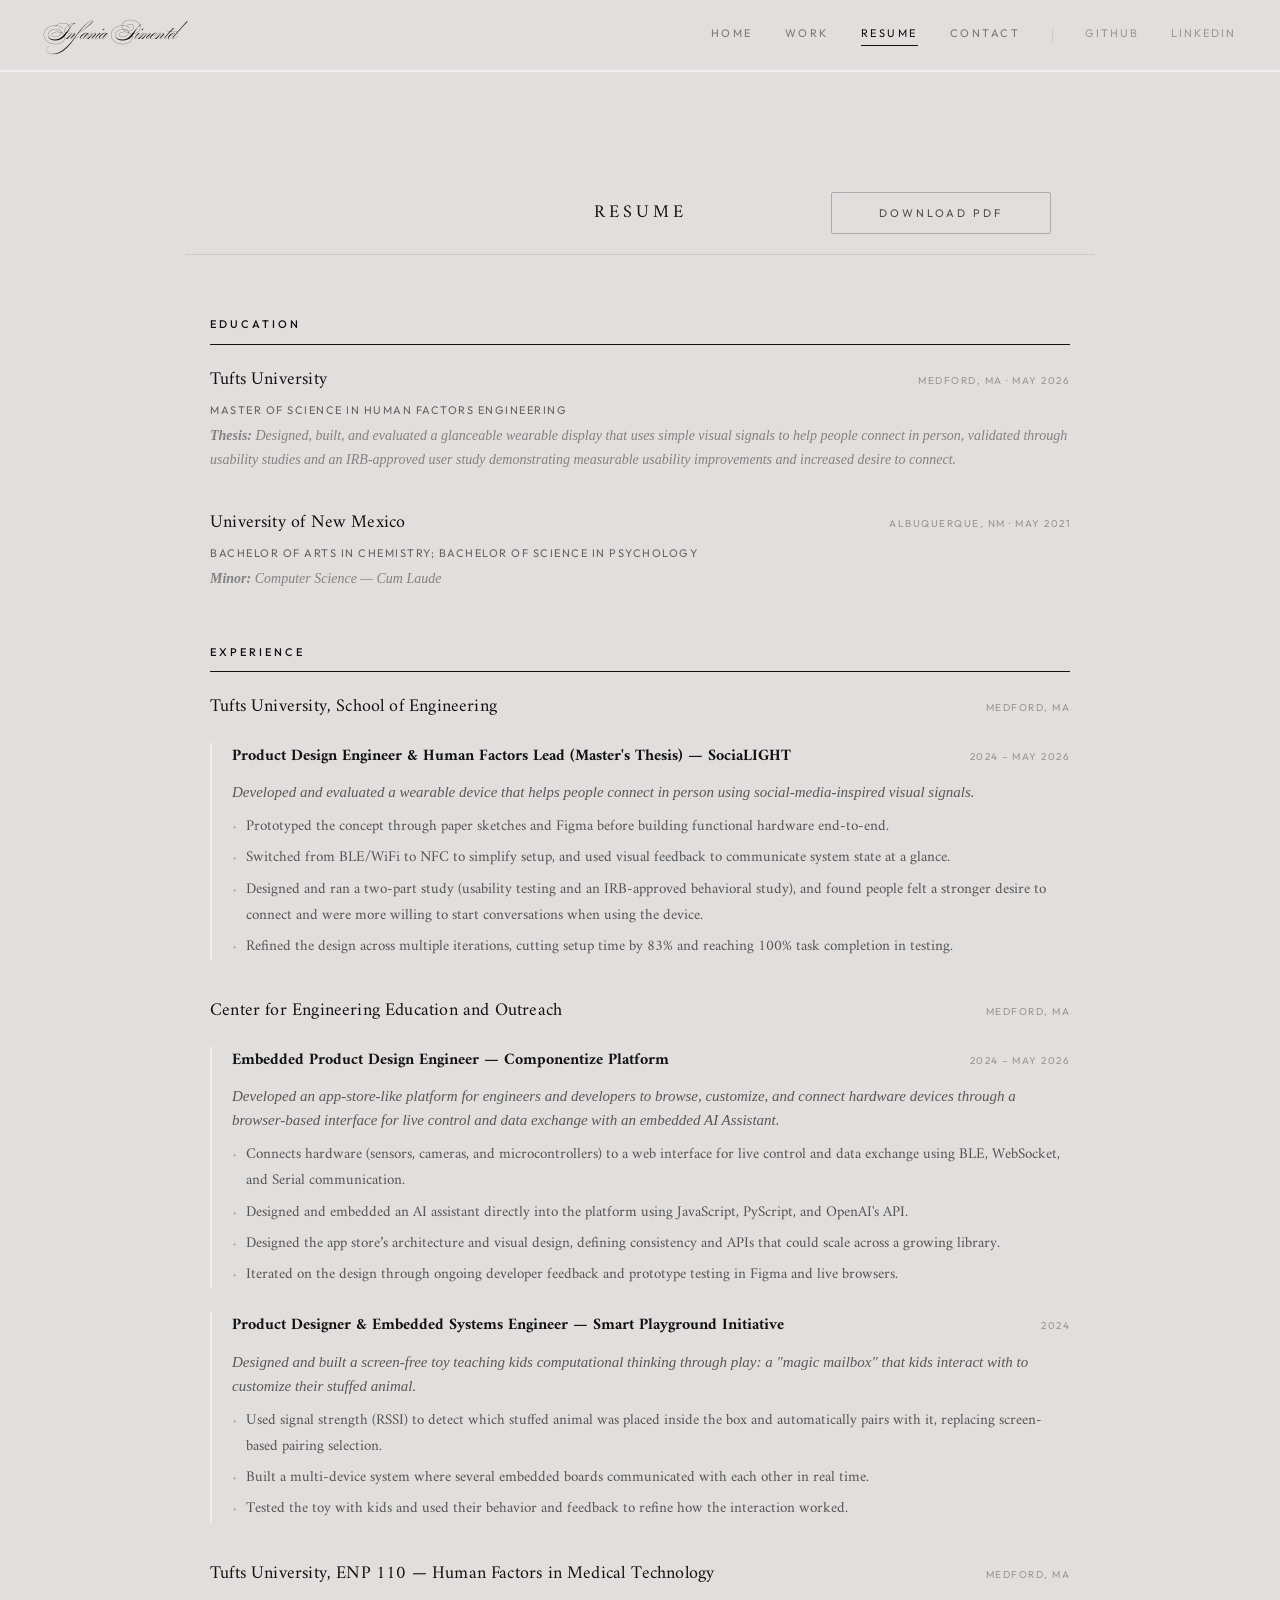
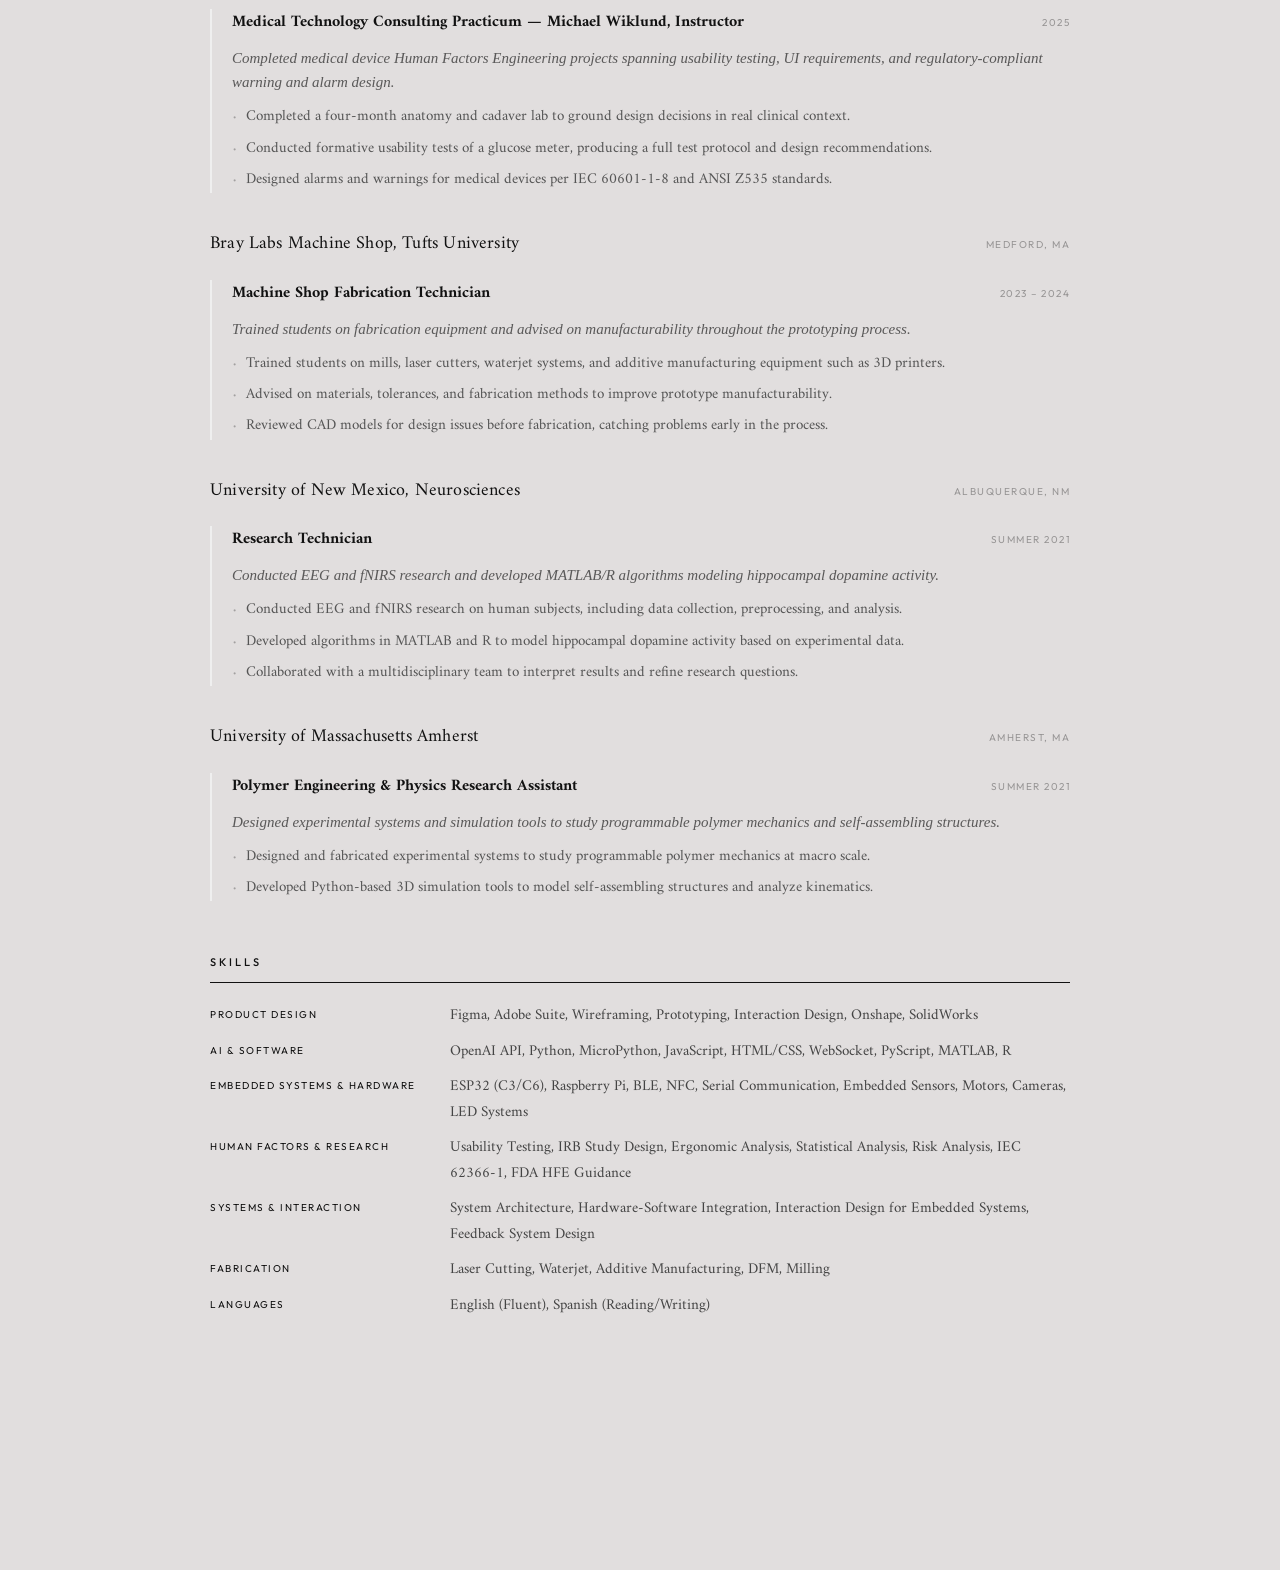
==== commit 80aa89e9: "adobe suite" ====
--- a/resume.html
+++ b/resume.html
@@ -211,7 +211,7 @@
       <div class="res-skills">
         <div class="res-skill-row">
           <span class="res-skill-label">Product Design</span>
-          <span class="res-skill-value">Figma, Wireframing, Prototyping, Interaction Design, Onshape, SolidWorks</span>
+          <span class="res-skill-value">Figma, Adobe Suite, Wireframing, Prototyping, Interaction Design, Onshape, SolidWorks</span>
         </div>
         <div class="res-skill-row">
           <span class="res-skill-label">AI & Software</span>
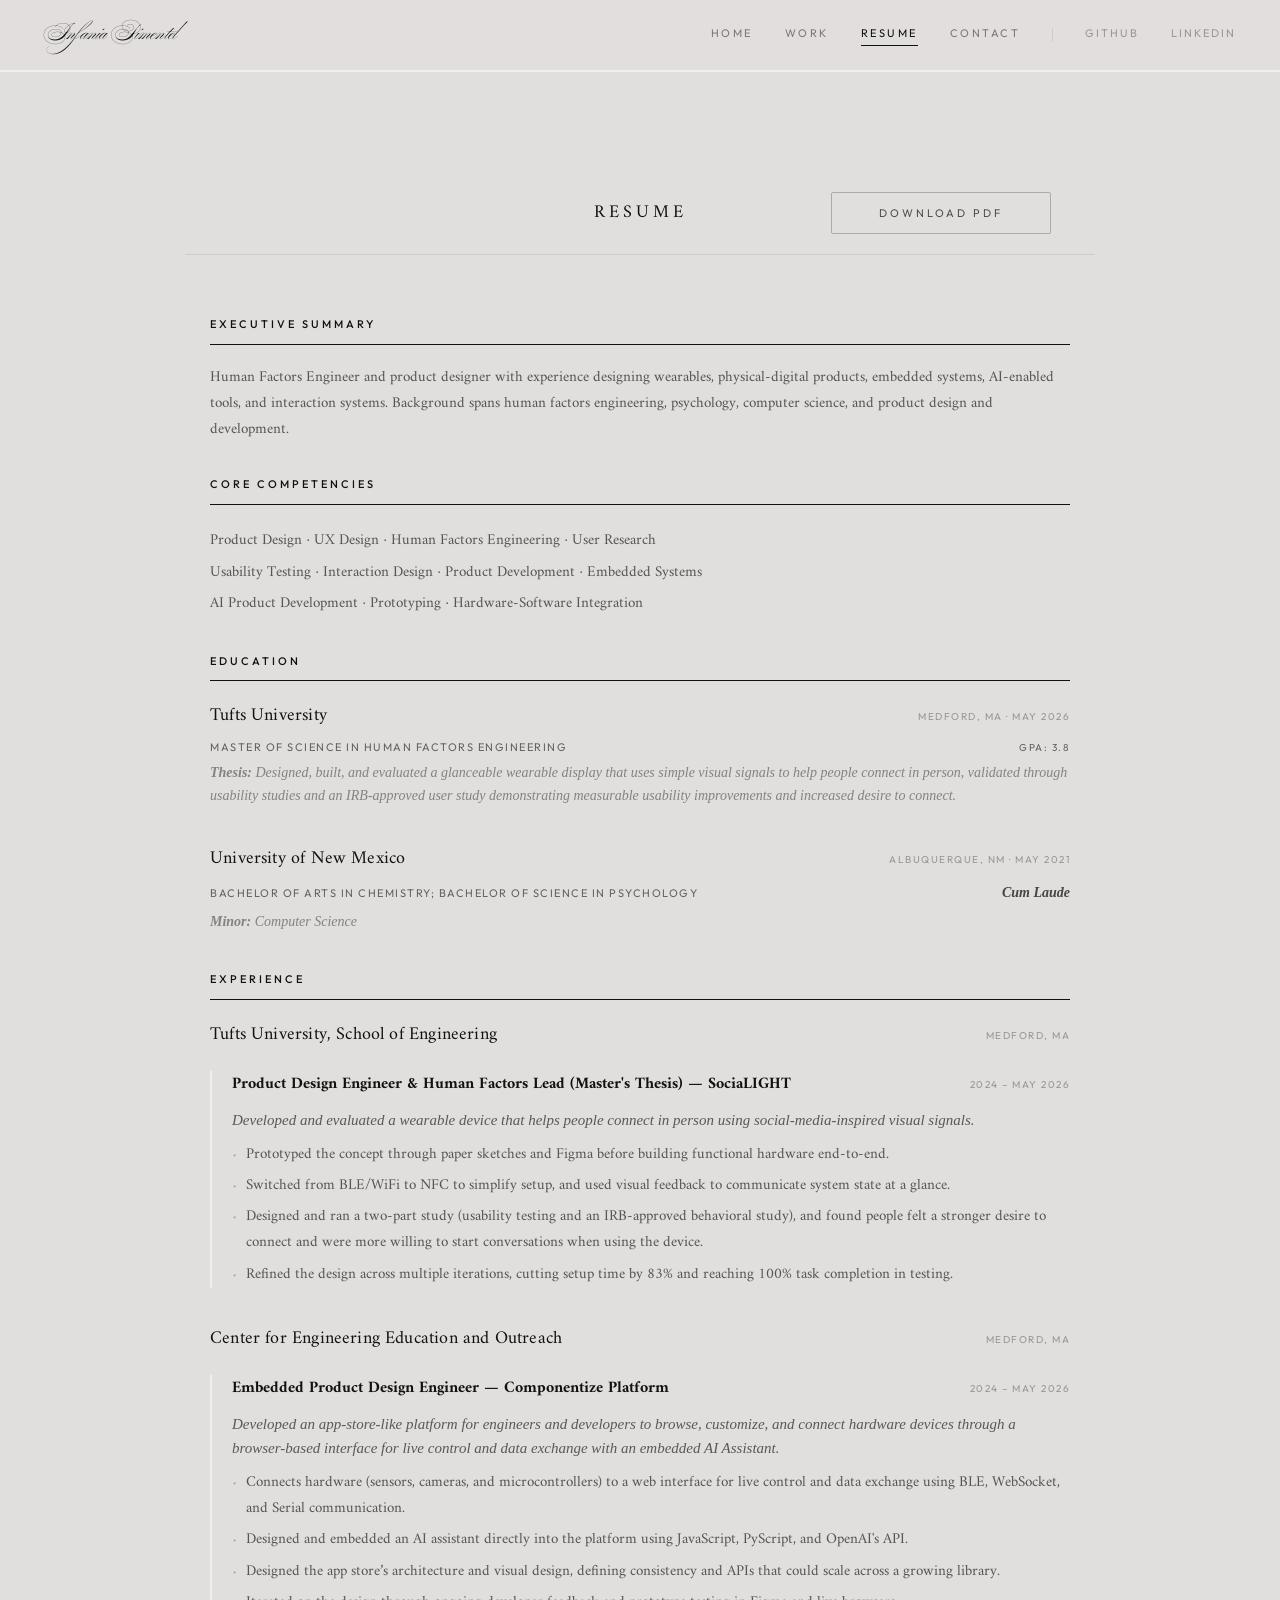
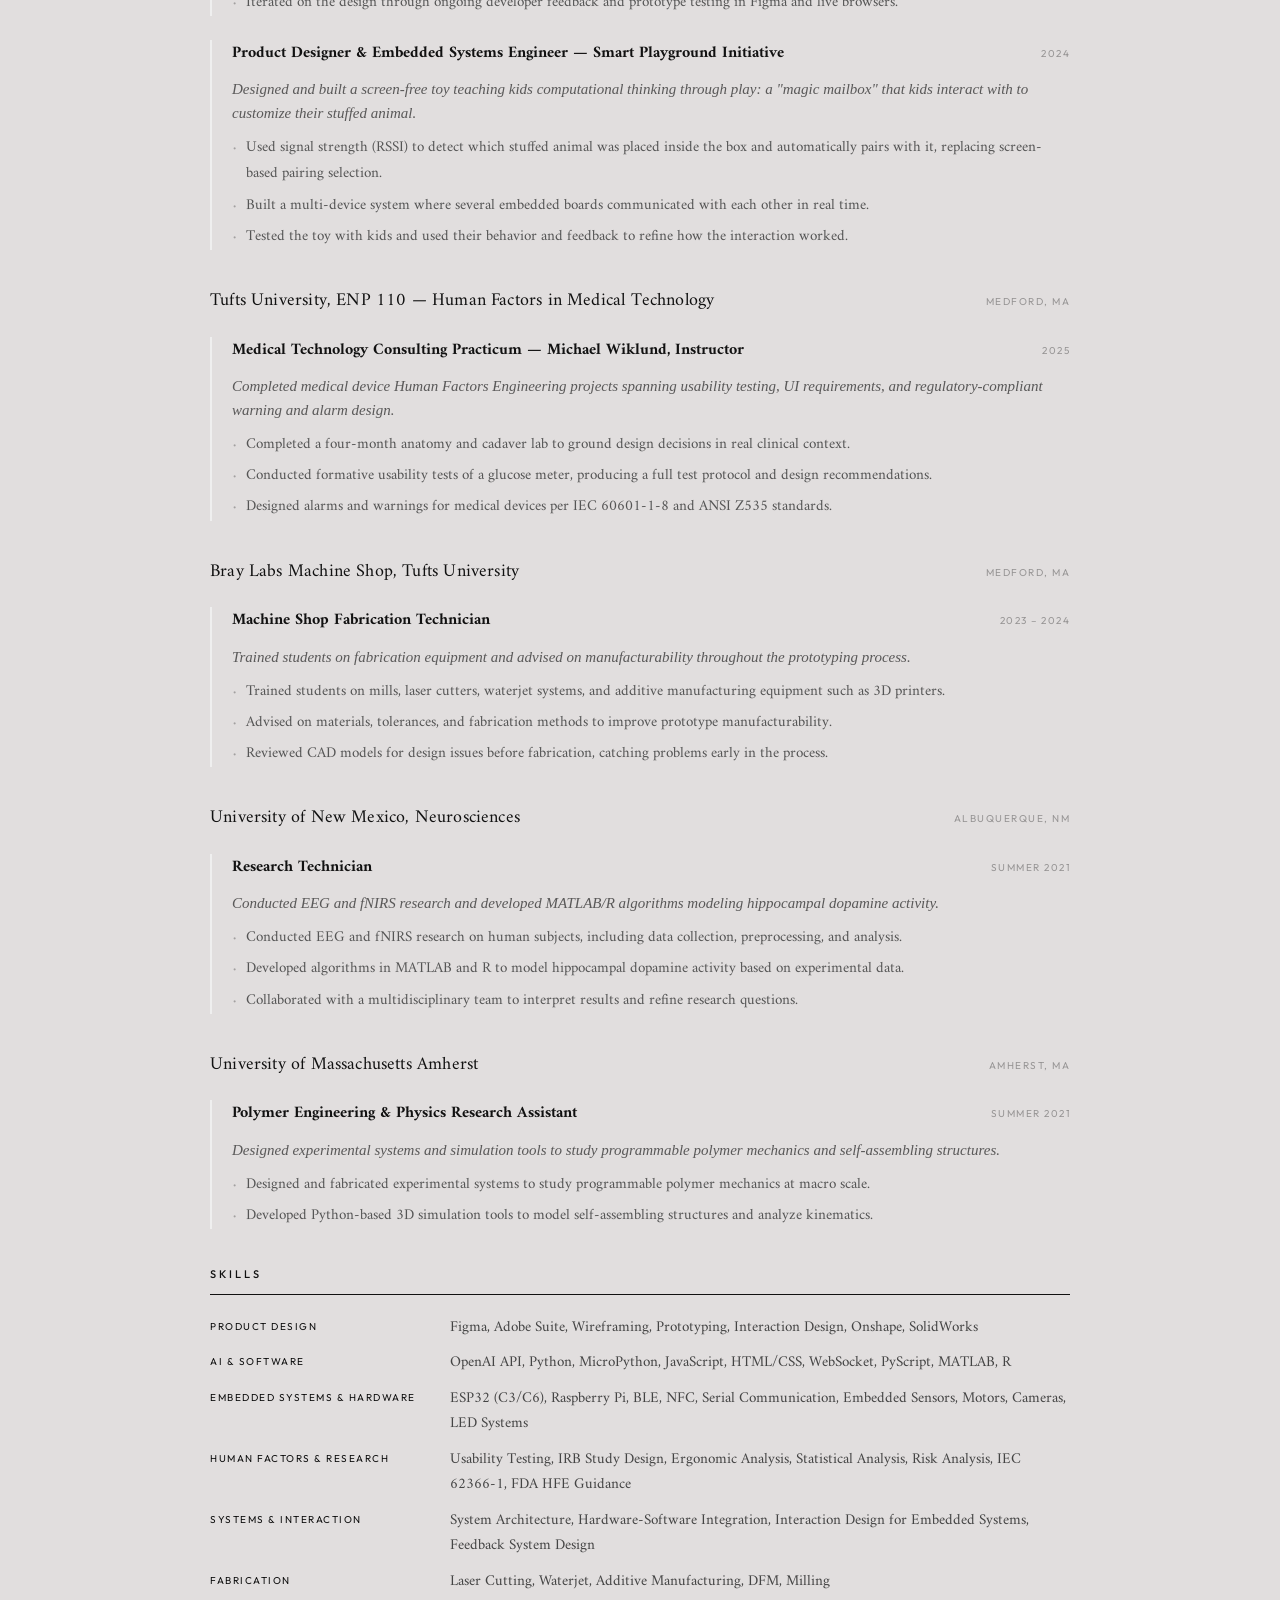
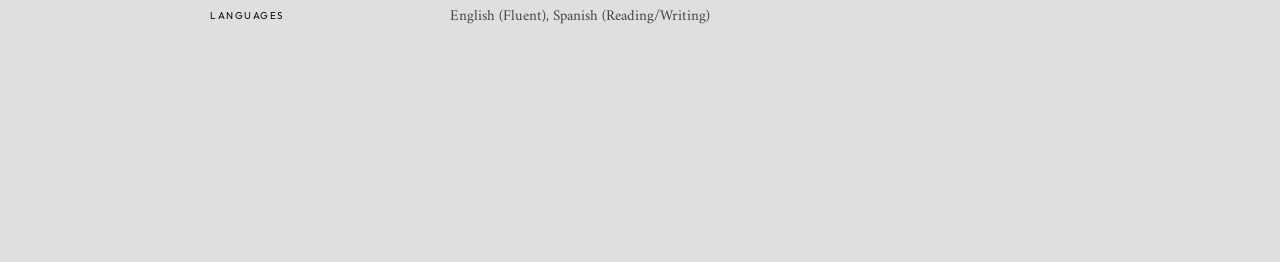
==== commit c3197449: "updating resume html" ====
--- a/resume.html
+++ b/resume.html
@@ -47,200 +47,221 @@
   <div class="res-body">
     <div class="res-inner">
 
+
+      <section class="res-section">
+        <h2 class="res-section-title">Executive Summary</h2>
+        <p class="res-summary-text">Human Factors Engineer and product designer with experience designing wearables, physical-digital products, embedded systems, AI-enabled tools, and interaction systems. Background spans human factors engineering, psychology, computer science, and product design and development.</p>
+      </section>
+
+      <!-- CORE COMPETENCIES -->
+      <section class="res-section">
+        <h2 class="res-section-title">Core Competencies</h2>
+       <p class="res-competencies-text">
+          Product Design · UX Design · Human Factors Engineering · User Research<br>
+          Usability Testing · Interaction Design · Product Development · Embedded Systems<br>
+          AI Product Development · Prototyping · Hardware-Software Integration
+        </p>
+      </section>
       <!-- EDUCATION -->
-<section class="res-section">
-  <h2 class="res-section-title">Education</h2>
-
-  <div class="res-entry">
-    <div class="res-entry-header">
-      <span class="res-institution">Tufts University</span>
-      <span class="res-location">Medford, MA · May 2026</span>
-    </div>
-    <p class="res-degree">Master of Science in Human Factors Engineering</p>
-    <p class="res-detail"><strong>Thesis:</strong> Designed, built, and evaluated a glanceable wearable display that uses simple visual signals to help people connect in person, validated through usability studies and an IRB-approved user study demonstrating measurable usability improvements and increased desire to connect.</p>
-  </div>
-
-  <div class="res-entry">
-    <div class="res-entry-header">
-      <span class="res-institution">University of New Mexico</span>
-      <span class="res-location">Albuquerque, NM · May 2021</span>
-    </div>
-    <p class="res-degree">Bachelor of Arts in Chemistry; Bachelor of Science in Psychology</p>
-    <p class="res-detail"><strong>Minor:</strong> Computer Science — Cum Laude</p>
-  </div>
-</section>
-
-<!-- EXPERIENCE -->
-<section class="res-section">
-  <h2 class="res-section-title">Experience</h2>
-
-  <div class="res-entry">
-    <div class="res-entry-header">
-      <span class="res-institution">Tufts University, School of Engineering</span>
-      <span class="res-location">Medford, MA</span>
-    </div>
-
-    <div class="res-role">
-      <div class="res-role-header">
-        <span class="res-role-title">Product Design Engineer & Human Factors Lead (Master's Thesis) — SociaLIGHT</span>
-        <span class="res-role-date">2024 – May 2026</span>
-      </div>
-      <p class="res-role-summary">Developed and evaluated a wearable device that helps people connect in person using social-media-inspired visual signals.</p>
-      <ul class="res-list">
-        <li>Prototyped the concept through paper sketches and Figma before building functional hardware end-to-end.</li>
-        <li>Switched from BLE/WiFi to NFC to simplify setup, and used visual feedback to communicate system state at a glance.</li>
-        <li>Designed and ran a two-part study (usability testing and an IRB-approved behavioral study), and found people felt a stronger desire to connect and were more willing to start conversations when using the device.</li>
-        <li>Refined the design across multiple iterations, cutting setup time by 83% and reaching 100% task completion in testing.</li>
-      </ul>
+      <section class="res-section">
+        <h2 class="res-section-title">Education</h2>
+
+        <div class="res-entry">
+          <div class="res-entry-header">
+            <span class="res-institution">Tufts University</span>
+            <span class="res-location">Medford, MA · May 2026</span>
+          </div>
+          <div class="res-degree-row">
+            <p class="res-degree" style="margin:0;">Master of Science in Human Factors Engineering</p>
+            <span class="res-gpa">GPA: 3.8</span>
+          </div>
+          <p class="res-detail"><strong>Thesis:</strong> Designed, built, and evaluated a glanceable wearable display that uses simple visual signals to help people connect in person, validated through usability studies and an IRB-approved user study demonstrating measurable usability improvements and increased desire to connect.</p>
+        </div>
+
+        <div class="res-entry">
+          <div class="res-entry-header">
+            <span class="res-institution">University of New Mexico</span>
+            <span class="res-location">Albuquerque, NM · May 2021</span>
+          </div>
+          <div class="res-degree-row">
+            <p class="res-degree">Bachelor of Arts in Chemistry; Bachelor of Science in Psychology</p>
+            <span class="res-honor">Cum Laude</span>            
+          </div>
+          <p class="res-detail"><strong>Minor:</strong> Computer Science</p>
+        </div>
+      </section>
+
+      <!-- EXPERIENCE -->
+      <section class="res-section">
+        <h2 class="res-section-title">Experience</h2>
+
+        <div class="res-entry">
+          <div class="res-entry-header">
+            <span class="res-institution">Tufts University, School of Engineering</span>
+            <span class="res-location">Medford, MA</span>
+          </div>
+
+          <div class="res-role">
+            <div class="res-role-header">
+              <span class="res-role-title">Product Design Engineer & Human Factors Lead (Master's Thesis) — SociaLIGHT</span>
+              <span class="res-role-date">2024 – May 2026</span>
+            </div>
+            <p class="res-role-summary">Developed and evaluated a wearable device that helps people connect in person using social-media-inspired visual signals.</p>
+            <ul class="res-list">
+              <li>Prototyped the concept through paper sketches and Figma before building functional hardware end-to-end.</li>
+              <li>Switched from BLE/WiFi to NFC to simplify setup, and used visual feedback to communicate system state at a glance.</li>
+              <li>Designed and ran a two-part study (usability testing and an IRB-approved behavioral study), and found people felt a stronger desire to connect and were more willing to start conversations when using the device.</li>
+              <li>Refined the design across multiple iterations, cutting setup time by 83% and reaching 100% task completion in testing.</li>
+            </ul>
+          </div>
+        </div>
+
+        <div class="res-entry">
+          <div class="res-entry-header">
+            <span class="res-institution">Center for Engineering Education and Outreach</span>
+            <span class="res-location">Medford, MA</span>
+          </div>
+
+          <div class="res-role">
+            <div class="res-role-header">
+              <span class="res-role-title">Embedded Product Design Engineer — Componentize Platform</span>
+              <span class="res-role-date">2024 – May 2026</span>
+            </div>
+            <p class="res-role-summary">Developed an app-store-like platform for engineers and developers to browse, customize, and connect hardware devices through a browser-based interface for live control and data exchange with an embedded AI Assistant.</p>
+            <ul class="res-list">
+              <li>Connects hardware (sensors, cameras, and microcontrollers) to a web interface for live control and data exchange using BLE, WebSocket, and Serial communication.</li>
+              <li>Designed and embedded an AI assistant directly into the platform using JavaScript, PyScript, and OpenAI's API.</li>
+              <li>Designed the app store’s architecture and visual design, defining consistency and APIs that could scale across a growing library.</li>
+              <li>Iterated on the design through ongoing developer feedback and prototype testing in Figma and live browsers.</li>
+            </ul>
+          </div>
+
+          <div class="res-role">
+            <div class="res-role-header">
+              <span class="res-role-title">Product Designer & Embedded Systems Engineer — Smart Playground Initiative</span>
+              <span class="res-role-date">2024</span>
+            </div>
+            <p class="res-role-summary">Designed and built a screen-free toy teaching kids computational thinking through play: a "magic mailbox" that kids interact with to customize their stuffed animal. </p>
+            <ul class="res-list">
+              <li>Used signal strength (RSSI) to detect which stuffed animal was placed inside the box and automatically pairs with it, replacing screen-based pairing selection.</li>
+              <li>Built a multi-device system where several embedded boards communicated with each other in real time.</li>
+              <li>Tested the toy with kids and used their behavior and feedback to refine how the interaction worked.</li>
+            </ul>
+          </div>
+        </div>
+
+        <div class="res-entry">
+          <div class="res-entry-header">
+            <span class="res-institution">Tufts University, ENP 110 — Human Factors in Medical Technology</span>
+            <span class="res-location">Medford, MA</span>
+          </div>
+
+          <div class="res-role">
+            <div class="res-role-header">
+              <span class="res-role-title">Medical Technology Consulting Practicum — Michael Wiklund, Instructor</span>
+              <span class="res-role-date">2025</span>
+            </div>
+            <p class="res-role-summary">Completed medical device Human Factors Engineering projects spanning usability testing, UI requirements, and regulatory-compliant warning and alarm design.</p>
+            <ul class="res-list">
+              <li>Completed a four-month anatomy and cadaver lab to ground design decisions in real clinical context.</li>
+              <li>Conducted formative usability tests of a glucose meter, producing a full test protocol and design recommendations.</li>
+              <li>Designed alarms and warnings for medical devices per IEC 60601-1-8 and ANSI Z535 standards.</li>
+            </ul>
+          </div>
+        </div>
+
+        <div class="res-entry">
+          <div class="res-entry-header">
+            <span class="res-institution">Bray Labs Machine Shop, Tufts University</span>
+            <span class="res-location">Medford, MA</span>
+          </div>
+          <div class="res-role">
+            <div class="res-role-header">
+              <span class="res-role-title">Machine Shop Fabrication Technician</span>
+              <span class="res-role-date">2023 – 2024</span>
+            </div>
+            <p class="res-role-summary">Trained students on fabrication equipment and advised on manufacturability throughout the prototyping process.</p>
+            <ul class="res-list">
+              <li>Trained students on mills, laser cutters, waterjet systems, and additive manufacturing equipment such as 3D printers.</li>
+              <li>Advised on materials, tolerances, and fabrication methods to improve prototype manufacturability.</li>
+              <li>Reviewed CAD models for design issues before fabrication, catching problems early in the process.</li>
+            </ul>
+          </div>
+        </div>
+
+        <div class="res-entry">
+          <div class="res-entry-header">
+            <span class="res-institution">University of New Mexico, Neurosciences</span>
+            <span class="res-location">Albuquerque, NM</span>
+          </div>
+          <div class="res-role">
+            <div class="res-role-header">
+              <span class="res-role-title">Research Technician</span>
+              <span class="res-role-date">Summer 2021</span>
+            </div>
+            <p class="res-role-summary">Conducted EEG and fNIRS research and developed MATLAB/R algorithms modeling hippocampal dopamine activity.</p>
+            <ul class="res-list">
+              <li>Conducted EEG and fNIRS research on human subjects, including data collection, preprocessing, and analysis.</li>
+              <li>Developed algorithms in MATLAB and R to model hippocampal dopamine activity based on experimental data.</li>
+              <li>Collaborated with a multidisciplinary team to interpret results and refine research questions.</li>
+          </div>
+        </div>
+
+        <div class="res-entry">
+          <div class="res-entry-header">
+            <span class="res-institution">University of Massachusetts Amherst</span>
+            <span class="res-location">Amherst, MA</span>
+          </div>
+          <div class="res-role">
+            <div class="res-role-header">
+              <span class="res-role-title">Polymer Engineering & Physics Research Assistant</span>
+              <span class="res-role-date">Summer 2021</span>
+            </div>
+            <p class="res-role-summary">Designed experimental systems and simulation tools to study programmable polymer mechanics and self-assembling structures.</p>
+            <ul class="res-list">
+              <li>Designed and fabricated experimental systems to study programmable polymer mechanics at macro scale.</li>
+              <li>Developed Python-based 3D simulation tools to model self-assembling structures and analyze kinematics.</li>
+            </ul>
+          </div>
+        </div>
+      </section>
+
+            <!-- SKILLS -->
+          <section class="res-section">
+            <h2 class="res-section-title">Skills</h2>
+            <div class="res-skills">
+              <div class="res-skill-row">
+                <span class="res-skill-label">Product Design</span>
+                <span class="res-skill-value">Figma, Adobe Suite, Wireframing, Prototyping, Interaction Design, Onshape, SolidWorks</span>
+              </div>
+              <div class="res-skill-row">
+                <span class="res-skill-label">AI & Software</span>
+                <span class="res-skill-value">OpenAI API, Python, MicroPython, JavaScript, HTML/CSS, WebSocket, PyScript, MATLAB, R</span>
+              </div>
+              <div class="res-skill-row">
+                <span class="res-skill-label">Embedded Systems & Hardware</span>
+                <span class="res-skill-value">ESP32 (C3/C6), Raspberry Pi, BLE, NFC, Serial Communication, Embedded Sensors, Motors, Cameras, LED Systems</span>
+              </div>
+              <div class="res-skill-row">
+                <span class="res-skill-label">Human Factors & Research</span>
+                <span class="res-skill-value">Usability Testing, IRB Study Design, Ergonomic Analysis, Statistical Analysis, Risk Analysis, IEC 62366-1, FDA HFE Guidance</span>
+              </div>
+              <div class="res-skill-row">
+                <span class="res-skill-label">Systems & Interaction</span>
+                <span class="res-skill-value">System Architecture, Hardware-Software Integration, Interaction Design for Embedded Systems, Feedback System Design</span>
+              </div>
+              <div class="res-skill-row">
+                <span class="res-skill-label">Fabrication</span>
+                <span class="res-skill-value">Laser Cutting, Waterjet, Additive Manufacturing, DFM, Milling</span>
+              </div>
+              <div class="res-skill-row">
+                <span class="res-skill-label">Languages</span>
+                <span class="res-skill-value">English (Fluent), Spanish (Reading/Writing)</span>
+              </div>
+            </div>
+          </section>
     </div>
   </div>
 
-  <div class="res-entry">
-    <div class="res-entry-header">
-      <span class="res-institution">Center for Engineering Education and Outreach</span>
-      <span class="res-location">Medford, MA</span>
-    </div>
-
-    <div class="res-role">
-      <div class="res-role-header">
-        <span class="res-role-title">Embedded Product Design Engineer — Componentize Platform</span>
-        <span class="res-role-date">2024 – May 2026</span>
-      </div>
-      <p class="res-role-summary">Developed an app-store-like platform for engineers and developers to browse, customize, and connect hardware devices through a browser-based interface for live control and data exchange with an embedded AI Assistant.</p>
-      <ul class="res-list">
-        <li>Connects hardware (sensors, cameras, and microcontrollers) to a web interface for live control and data exchange using BLE, WebSocket, and Serial communication.</li>
-        <li>Designed and embedded an AI assistant directly into the platform using JavaScript, PyScript, and OpenAI's API.</li>
-        <li>Designed the app store’s architecture and visual design, defining consistency and APIs that could scale across a growing library.</li>
-        <li>Iterated on the design through ongoing developer feedback and prototype testing in Figma and live browsers.</li>
-      </ul>
-    </div>
-
-    <div class="res-role">
-      <div class="res-role-header">
-        <span class="res-role-title">Product Designer & Embedded Systems Engineer — Smart Playground Initiative</span>
-        <span class="res-role-date">2024</span>
-      </div>
-      <p class="res-role-summary">Designed and built a screen-free toy teaching kids computational thinking through play: a "magic mailbox" that kids interact with to customize their stuffed animal. </p>
-      <ul class="res-list">
-        <li>Used signal strength (RSSI) to detect which stuffed animal was placed inside the box and automatically pairs with it, replacing screen-based pairing selection.</li>
-        <li>Built a multi-device system where several embedded boards communicated with each other in real time.</li>
-        <li>Tested the toy with kids and used their behavior and feedback to refine how the interaction worked.</li>
-      </ul>
-    </div>
-  </div>
-
-  <div class="res-entry">
-    <div class="res-entry-header">
-      <span class="res-institution">Tufts University, ENP 110 — Human Factors in Medical Technology</span>
-      <span class="res-location">Medford, MA</span>
-    </div>
-
-    <div class="res-role">
-      <div class="res-role-header">
-        <span class="res-role-title">Medical Technology Consulting Practicum — Michael Wiklund, Instructor</span>
-        <span class="res-role-date">2025</span>
-      </div>
-      <p class="res-role-summary">Completed medical device Human Factors Engineering projects spanning usability testing, UI requirements, and regulatory-compliant warning and alarm design.</p>
-      <ul class="res-list">
-        <li>Completed a four-month anatomy and cadaver lab to ground design decisions in real clinical context.</li>
-        <li>Conducted formative usability tests of a glucose meter, producing a full test protocol and design recommendations.</li>
-        <li>Designed alarms and warnings for medical devices per IEC 60601-1-8 and ANSI Z535 standards.</li>
-      </ul>
-    </div>
-  </div>
-
-  <div class="res-entry">
-    <div class="res-entry-header">
-      <span class="res-institution">Bray Labs Machine Shop, Tufts University</span>
-      <span class="res-location">Medford, MA</span>
-    </div>
-    <div class="res-role">
-      <div class="res-role-header">
-        <span class="res-role-title">Machine Shop Fabrication Technician</span>
-        <span class="res-role-date">2023 – 2024</span>
-      </div>
-      <p class="res-role-summary">Trained students on fabrication equipment and advised on manufacturability throughout the prototyping process.</p>
-      <ul class="res-list">
-        <li>Trained students on mills, laser cutters, waterjet systems, and additive manufacturing equipment such as 3D printers.</li>
-        <li>Advised on materials, tolerances, and fabrication methods to improve prototype manufacturability.</li>
-        <li>Reviewed CAD models for design issues before fabrication, catching problems early in the process.</li>
-      </ul>
-    </div>
-  </div>
-
-  <div class="res-entry">
-    <div class="res-entry-header">
-      <span class="res-institution">University of New Mexico, Neurosciences</span>
-      <span class="res-location">Albuquerque, NM</span>
-    </div>
-    <div class="res-role">
-      <div class="res-role-header">
-        <span class="res-role-title">Research Technician</span>
-        <span class="res-role-date">Summer 2021</span>
-      </div>
-      <p class="res-role-summary">Conducted EEG and fNIRS research and developed MATLAB/R algorithms modeling hippocampal dopamine activity.</p>
-      <ul class="res-list">
-        <li>Conducted EEG and fNIRS research on human subjects, including data collection, preprocessing, and analysis.</li>
-        <li>Developed algorithms in MATLAB and R to model hippocampal dopamine activity based on experimental data.</li>
-        <li>Collaborated with a multidisciplinary team to interpret results and refine research questions.</li>
-    </div>
-  </div>
-
-  <div class="res-entry">
-    <div class="res-entry-header">
-      <span class="res-institution">University of Massachusetts Amherst</span>
-      <span class="res-location">Amherst, MA</span>
-    </div>
-    <div class="res-role">
-      <div class="res-role-header">
-        <span class="res-role-title">Polymer Engineering & Physics Research Assistant</span>
-        <span class="res-role-date">Summer 2021</span>
-      </div>
-      <p class="res-role-summary">Designed experimental systems and simulation tools to study programmable polymer mechanics and self-assembling structures.</p>
-      <ul class="res-list">
-        <li>Designed and fabricated experimental systems to study programmable polymer mechanics at macro scale.</li>
-        <li>Developed Python-based 3D simulation tools to model self-assembling structures and analyze kinematics.</li>
-      </ul>
-    </div>
-  </div>
-</section>
-
-      <!-- SKILLS -->
-    <section class="res-section">
-      <h2 class="res-section-title">Skills</h2>
-      <div class="res-skills">
-        <div class="res-skill-row">
-          <span class="res-skill-label">Product Design</span>
-          <span class="res-skill-value">Figma, Adobe Suite, Wireframing, Prototyping, Interaction Design, Onshape, SolidWorks</span>
-        </div>
-        <div class="res-skill-row">
-          <span class="res-skill-label">AI & Software</span>
-          <span class="res-skill-value">OpenAI API, Python, MicroPython, JavaScript, HTML/CSS, WebSocket, PyScript, MATLAB, R</span>
-        </div>
-        <div class="res-skill-row">
-          <span class="res-skill-label">Embedded Systems & Hardware</span>
-          <span class="res-skill-value">ESP32 (C3/C6), Raspberry Pi, BLE, NFC, Serial Communication, Embedded Sensors, Motors, Cameras, LED Systems</span>
-        </div>
-        <div class="res-skill-row">
-          <span class="res-skill-label">Human Factors & Research</span>
-          <span class="res-skill-value">Usability Testing, IRB Study Design, Ergonomic Analysis, Statistical Analysis, Risk Analysis, IEC 62366-1, FDA HFE Guidance</span>
-        </div>
-        <div class="res-skill-row">
-          <span class="res-skill-label">Systems & Interaction</span>
-          <span class="res-skill-value">System Architecture, Hardware-Software Integration, Interaction Design for Embedded Systems, Feedback System Design</span>
-        </div>
-        <div class="res-skill-row">
-          <span class="res-skill-label">Fabrication</span>
-          <span class="res-skill-value">Laser Cutting, Waterjet, Additive Manufacturing, DFM, Milling</span>
-        </div>
-        <div class="res-skill-row">
-          <span class="res-skill-label">Languages</span>
-          <span class="res-skill-value">English (Fluent), Spanish (Reading/Writing)</span>
-        </div>
-      </div>
-    </section>
-    </div>
-  </div>
-
 </body>
 </html>
--- a/styles.css
+++ b/styles.css
@@ -196,16 +196,250 @@
   margin-top: 1em;
 }
 
+.about-photo-block {
+  display: flex;
+  flex-direction: column;
+  gap: 14px;
+  width: 220px;
+  flex-shrink: 0;
+}
+
+
+.about-credentials {
+  font-family: var(--font-btn-font);
+  font-size: 11px;
+  letter-spacing: 1.5px;
+  text-transform: uppercase;
+  color: rgba(17, 17, 17, 0.45);
+  line-height: 2;
+  border-top: 1px solid var(--border-color);
+  padding-top: 16px;
+  margin-top: 20px;
+}
+
+.about-contact {
+  margin-top: 20px;
+}
+
+.about-lead {
+  font-family: var(--font-body);
+  font-size: 19px;
+  line-height: 1.5;
+  color: var(--color-dark);
+  margin-bottom: 20px;
+  font-style: italic;
+}
+.about-statement {
+  font-family: var(--font-body);
+  font-size: 26px;
+  line-height: 1.4;
+  color: var(--color-dark);
+  margin-bottom: 20px;
+  font-weight: 400;
+}
+
+/* ─── INTRO ──────────────────────────────────── */
+.intro {
+  margin-top: -55px;
+  width: 100%;
+  background: var(--color-page);
+  border-bottom: 1px solid var(--border-color);
+  padding: 0 4% 0;
+  position: relative;
+  z-index: 5;
+}
+.intro-hi {
+  font-family: var(--font-btn-font);
+  font-size: 15px;
+  letter-spacing: 2px;
+  text-transform: uppercase;
+  color: rgba(17, 17, 17, 0.6);
+  display: block;
+  margin-bottom: 14px;
+}
+
+.intro-card {
+  display: flex;
+  align-items: stretch;
+  background: rgba(255, 255, 255, 0.55);
+  border: 1px solid var(--border-color);
+  border-radius: 4px;
+  overflow: hidden;
+  width: 100%;
+  min-height: unset;
+  margin-bottom: 0;
+
+}
+
+.intro-sub {
+  font-family: var(--font-body);
+  font-size: clamp(16px, 1.5vw, 22px);
+  line-height: 1.6;
+  color: rgba(17, 17, 17, 0.6);
+  max-width: 480px;
+  margin-top: 20px;
+}
+
+.intro-text {
+  padding: clamp(32px, 5%, 72px);
+  flex: 1;
+  display: flex;
+  flex-direction: column;
+  justify-content: center;
+}
+
+.intro-photo {
+  width: 36%;
+  flex-shrink: 0;
+  overflow: hidden;
+}
+
+.intro-photo img {
+  width: 100%;
+  height: 100%;
+  object-fit: cover;
+  object-position: center 5%;
+  display: block;
+}
+.intro-title {
+  font-family: var(--font-body);
+  font-size: clamp(36px, 5vw, 72px);
+  font-weight: 400;
+  line-height: 1.1;
+  color: var(--color-dark);
+  margin-bottom: 20px;
+}
+
+
+.intro-badge {
+  background: rgba(255, 255, 255, 0.58);
+  border: 1px solid var(--border-color);
+  border-radius: 4px;
+  padding: 34px 36px;
+  display: flex;
+  flex-direction: column;
+  min-height: 220px;
+}
+
+.intro-badges {
+  display: grid;
+  grid-template-columns: repeat(3, 1fr);
+  padding: 16px 0 0;
+  gap: 12px;
+}
+.badge-tags {
+  display: flex;
+  flex-wrap: wrap;
+  gap: 8px;
+  margin-top: 14px;
+}
+
+
+.intro-badge:first-child {
+  border-top: 1px solid var(--border-color);
+}
+
+
+.badge-content {
+  display: flex;
+  flex-direction: column;
+}
+
+.badge-title {
+  font-family: var(--font-btn-font);
+  font-size: 13px;
+  letter-spacing: 3px;
+  text-transform: uppercase;
+  color: var(--color-dark);
+  font-weight: 500;
+  margin-bottom: 20px;
+}
+
+
+.badge-strong {
+  color: rgba(17, 17, 17, 0.88);
+}
+
+.badge-muted {
+  color: rgba(17, 17, 17, 0.48);
+}
+
+.badge-space {
+  margin-top: 18px;
+}
+
+.badge-label {
+  font-family: var(--font-body);
+  font-size: 15px;
+  line-height: 1.9;
+  color: rgba(17, 17, 17, 0.65);
+}
+
+.intro-tags {
+  display: flex;
+  flex-wrap: wrap;
+  gap: 8px;
+  margin-top: 24px;
+}
+
+.intro-tag {
+  font-family: var(--font-btn-font);
+  font-size: 10px;
+  letter-spacing: 1.5px;
+  text-transform: uppercase;
+  color: rgba(17, 17, 17, 0.55);
+  border: 1px solid rgba(17, 17, 17, 0.2);
+  border-radius: 2px;
+  padding: 5px 12px;
+}
+
+.badge-line {
+  font-family: var(--font-body);
+  font-size: 16px;
+  line-height: 1.6;
+  color: rgba(17, 17, 17, 0.75);
+  margin-top: 4px;
+}
+
+
+.badge-muted {
+  color: rgba(17, 17, 17, 0.5);
+  font-size: 14px;
+
+}
+
+.intro-tools {
+  background: rgba(255, 255, 255, 0.6);
+  border: 1px solid var(--border-color);
+  border-radius: 4px;
+  padding: 24px;
+  margin-top: 12px;
+  margin-bottom: 40px;
+  display: flex;
+  flex-direction: column;
+  gap: 10px;
+}
+
+.intro-tools .intro-tags {
+  margin-top: 0;
+  gap: 8px;
+}
+.intro-tools .badge-title {
+  flex-shrink: 0;
+  color: var(--color-dark);
+}
 /* ═══════════════════════════════════════════════
    LED HERO
    ═══════════════════════════════════════════════ */
 .hero {
   position: relative;
   z-index: 1;
-  height: 60vh;
+  height: 50vh;
   overflow: visible;
   margin-top: -160px;
-}
+  margin-bottom: 0;
+}
+
 
 .hero-media {
   position: absolute;
@@ -623,11 +857,7 @@
   }
 }
 
-@media (max-width: 600px) {
-  .work-grid--secondary {
-    grid-template-columns: 1fr;
-  }
-}
+
 
 /* ─── LIGHTBOX ───────────────────────────────── */
 .lightbox-overlay {
@@ -657,6 +887,8 @@
 }
 
 
+
+
 /* ═══════════════════════════════════════════════
    RESPONSIVE
    ═══════════════════════════════════════════════ */
@@ -691,6 +923,15 @@
 
   .desktop-only { display: none !important; }
   .mobile-only { display: flex; }
+
+  /* ── HERO ── */
+  .hero {
+    height: 200px;
+    margin-top: -80px;
+  }
+  .hero-media {
+    transform: translateY(0%) scale(1.05);
+  }
 
   /* ── INDEX PAGE ── */
   .top-social {
@@ -701,7 +942,6 @@
     padding: 12px 0 0;
     order: 2;
   }
-
   .top-social a,
   .work-mobile-social .work-nav-link {
     font-size: 9px;
@@ -712,17 +952,84 @@
     padding: 40px 20px 20px;
     order: 1;
   }
-
   .hero-band {
     flex-direction: column;
     gap: 10px;
     padding: 14px 20px;
     order: 3;
   }
-
   .btn {
     width: 80%;
     max-width: 260px;
+  }
+
+  /* ── INTRO ── */
+  .intro {
+    margin-top: -20px;
+    padding: 0 14px;
+  }
+  .intro-card {
+    flex-direction: column !important;;
+  }
+  .intro-photo {
+    order: -1 !important;
+    width: 100% !important;
+    height: 260px !important;
+  }
+
+  .intro-text {
+    padding: 28px 22px 30px;
+  }
+  .intro-hi {
+    font-size: 10px;
+    letter-spacing: 2px;
+    margin-bottom: 10px;
+  }
+  .intro-title {
+    font-size: 34px;
+    line-height: 1.08;
+    margin-bottom: 16px;
+  }
+  .intro-sub {
+    font-size: 16px;
+    line-height: 1.55;
+    margin-top: 0;
+  }
+  .intro-tags {
+    margin-top: 18px;
+    gap: 7px;
+  }
+  .intro-tag {
+    font-size: 8.5px;
+    letter-spacing: 1.2px;
+    padding: 4px 8px;
+  }
+  .intro-badges {
+    grid-template-columns: 1fr !important;
+    gap: 10px;
+    padding-top: 12px;
+  }
+  .intro-badge {
+    min-height: unset;
+    padding: 22px;
+  }
+  .badge-title {
+    font-size: 11px;
+    margin-bottom: 14px;
+  }
+  .badge-line {
+    font-size: 15px;
+    line-height: 1.45;
+  }
+  .badge-muted {
+    font-size: 13px;
+  }
+  .intro-tools {
+    padding: 20px;
+    margin-bottom: 28px;
+  }
+  .intro-tools .intro-tags {
+    margin-top: 4px;
   }
 
   /* ── WORK PAGE ── */
@@ -733,38 +1040,32 @@
     padding: 20px 16px 8px;
     border-bottom: none;
   }
-
-  
   .work-hero .site-nav-name { font-size: 28px; }
-.work-hero .site-nav-left {
-  order: 1;
-  width: 100%;
-  justify-content: center;
-}
-.work-mobile-social {
-  order: 2;
-
-  display: flex;
-  width: 100%;
-  justify-content: center;
-  gap: 28px;
-  padding: 8px 0 12px;
-  border-bottom: 1px solid var(--border-color);
+  .work-hero .site-nav-left {
+    order: 1;
+    width: 100%;
+    justify-content: center;
+  }
+  .work-mobile-social {
+    order: 2;
+    display: flex;
+    width: 100%;
+    justify-content: center;
+    gap: 28px;
+    padding: 8px 0 12px;
+    border-bottom: 1px solid var(--border-color);
   }
   .work-hero .site-nav-right {
-      order: 3;
-
+    order: 3;
     justify-content: center;
     flex-wrap: wrap;
     gap: 16px;
   }
-
-.work-hero .site-nav-right .work-nav-link {
-  font-size: 10px;
-  letter-spacing: 1.5px;
-}
-
-.work { padding: 40px 0 60px; }
+  .work-hero .site-nav-right .work-nav-link {
+    font-size: 10px;
+    letter-spacing: 1.5px;
+  }
+  .work { padding: 40px 0 60px; }
   .work-filters { flex-wrap: wrap; gap: 8px; }
   .work-grid { grid-template-columns: 1fr; }
 
@@ -773,17 +1074,33 @@
     width: 92%;
     grid-template-columns: 1fr;
     gap: 24px;
-    text-align: center;
-  }
-
+  }
   .about-photo {
     width: 140px !important;
     height: 170px !important;
     margin: 0 auto !important;
     display: block !important;
   }
-
   .about-text { text-align: left; }
+
+  /* ── SECONDARY GRID ── */
+  .work-grid--secondary {
+    grid-template-columns: 1fr;
+  }
+}
+
+.hero::after {
+  content: "";
+  position: absolute;
+  bottom: 0;
+  left: 0;
+  right: 0;
+  height: 120px;
+  background: linear-gradient(to bottom, transparent, var(--color-page));
+  z-index: 2;
+  pointer-events: none;
+  display: none;
+
 }
 
 body { animation: fadeIn 0.3s ease; }
--- a/resume.css
+++ b/resume.css
@@ -102,7 +102,7 @@
 
 /* ─── SECTIONS ───────────────────────────────── */
 .res-section {
-  margin-bottom: 52px;
+  margin-bottom: 32px;
 }
 
 .res-section-title {
@@ -163,6 +163,61 @@
   font-style: italic;
 }
 
+.about-photo-block {
+  display: flex;
+  flex-direction: column;
+  gap: 12px;
+  width: 195px;
+  flex-shrink: 0;
+}
+
+.about-credentials {
+  font-family: var(--font-btn-font);
+  font-size: 10px;
+  letter-spacing: 1px;
+  text-transform: uppercase;
+  color: rgba(17, 17, 17, 0.45);
+  line-height: 1.8;
+}
+
+/* ─── GPA & HONORS ───────────────────────────── */
+.res-degree-row {
+  display: flex;
+  justify-content: space-between;
+  align-items: baseline;
+  margin-bottom: 4px;
+}
+
+.res-gpa {
+  font-family: var(--font-btn-font);
+  font-size: 10px;
+  letter-spacing: 1.5px;
+  text-transform: uppercase;
+  color: rgba(17, 17, 17, 0.6);
+}
+
+.res-honor {
+  font-family: var(--font-body);
+  font-size: 14px;
+  font-style: italic;
+  font-weight: 600;
+  color: rgba(17, 17, 17, 0.75);
+}
+
+/* ─── SUMMARY & COMPETENCIES ─────────────────── */
+.res-summary-text {
+  font-family: var(--font-body);
+  font-size: 15px;
+  line-height: 1.75;
+  color: #555;
+}
+
+.res-competencies-text {
+  font-family: var(--font-body);
+  font-size: 15px;
+  line-height: 2.1;
+  color: #555;
+}
 /* ─── ROLES ──────────────────────────────────── */
 
 .res-role {
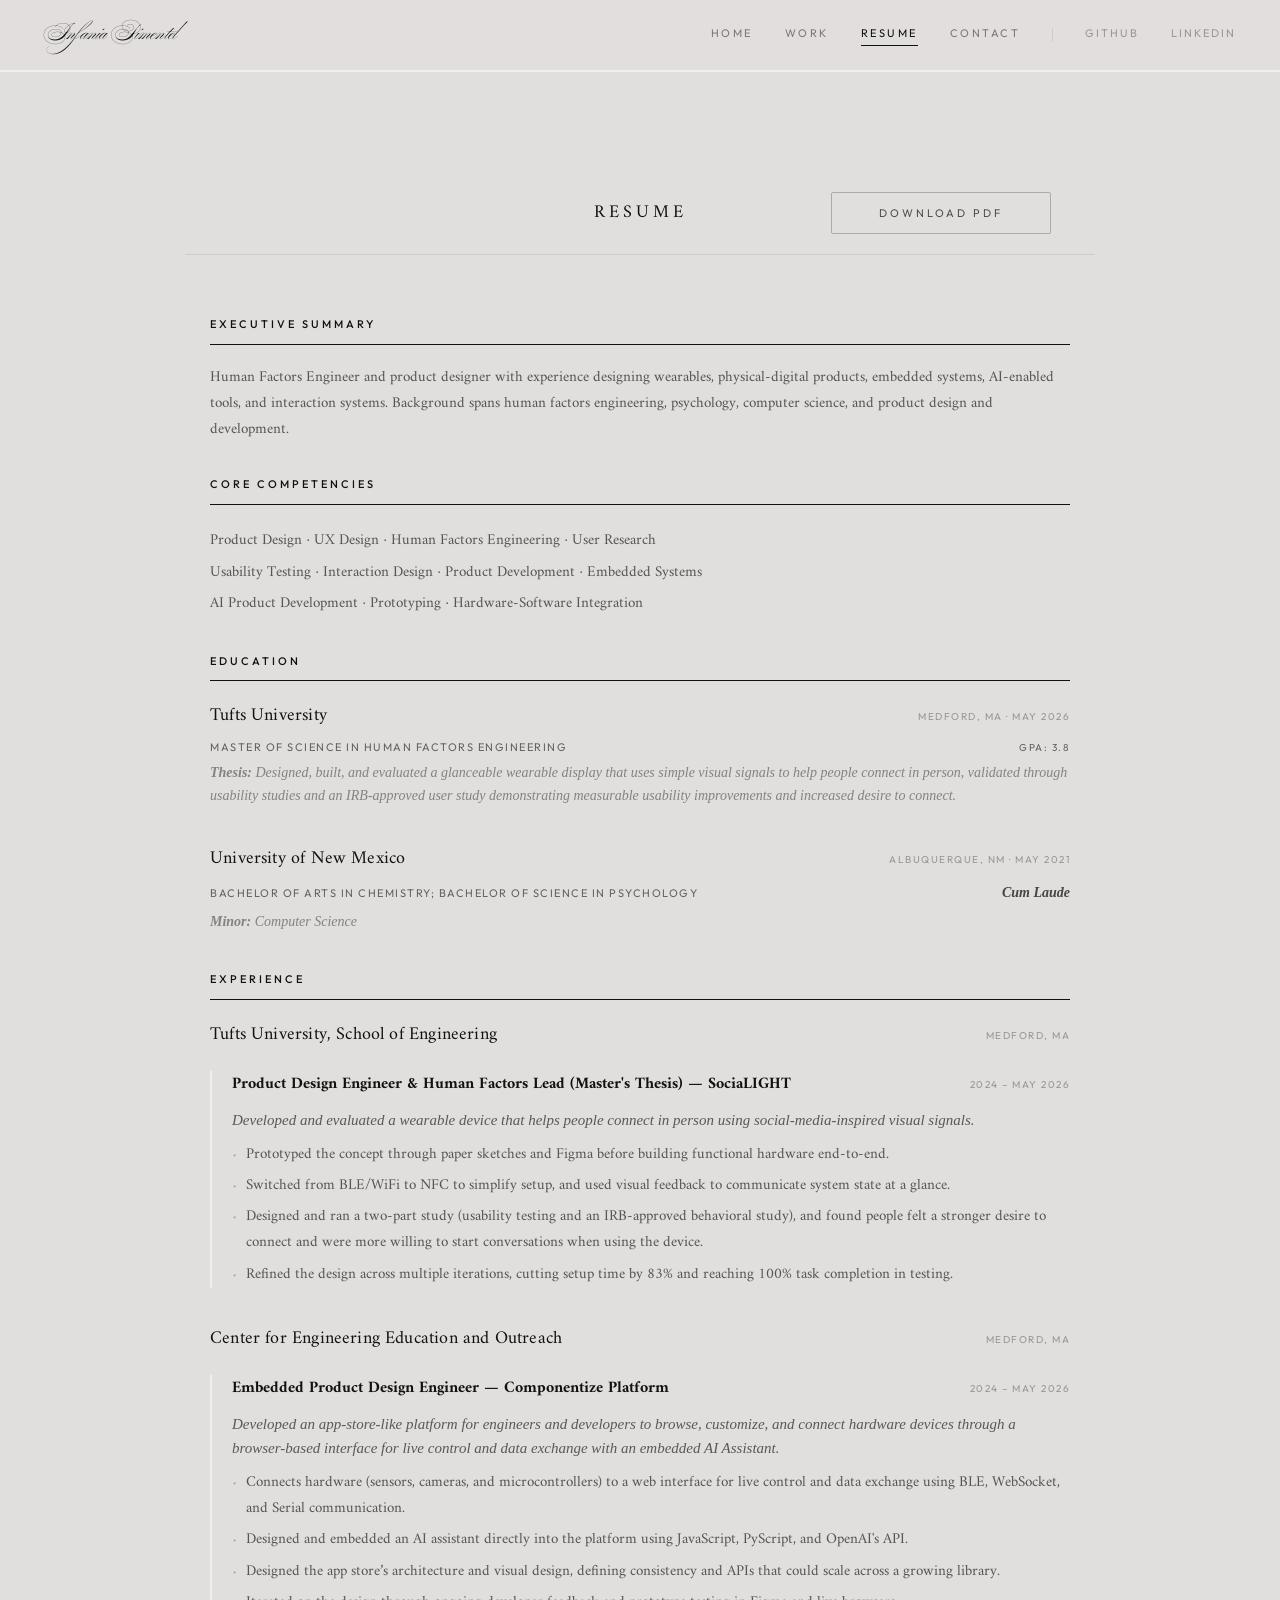
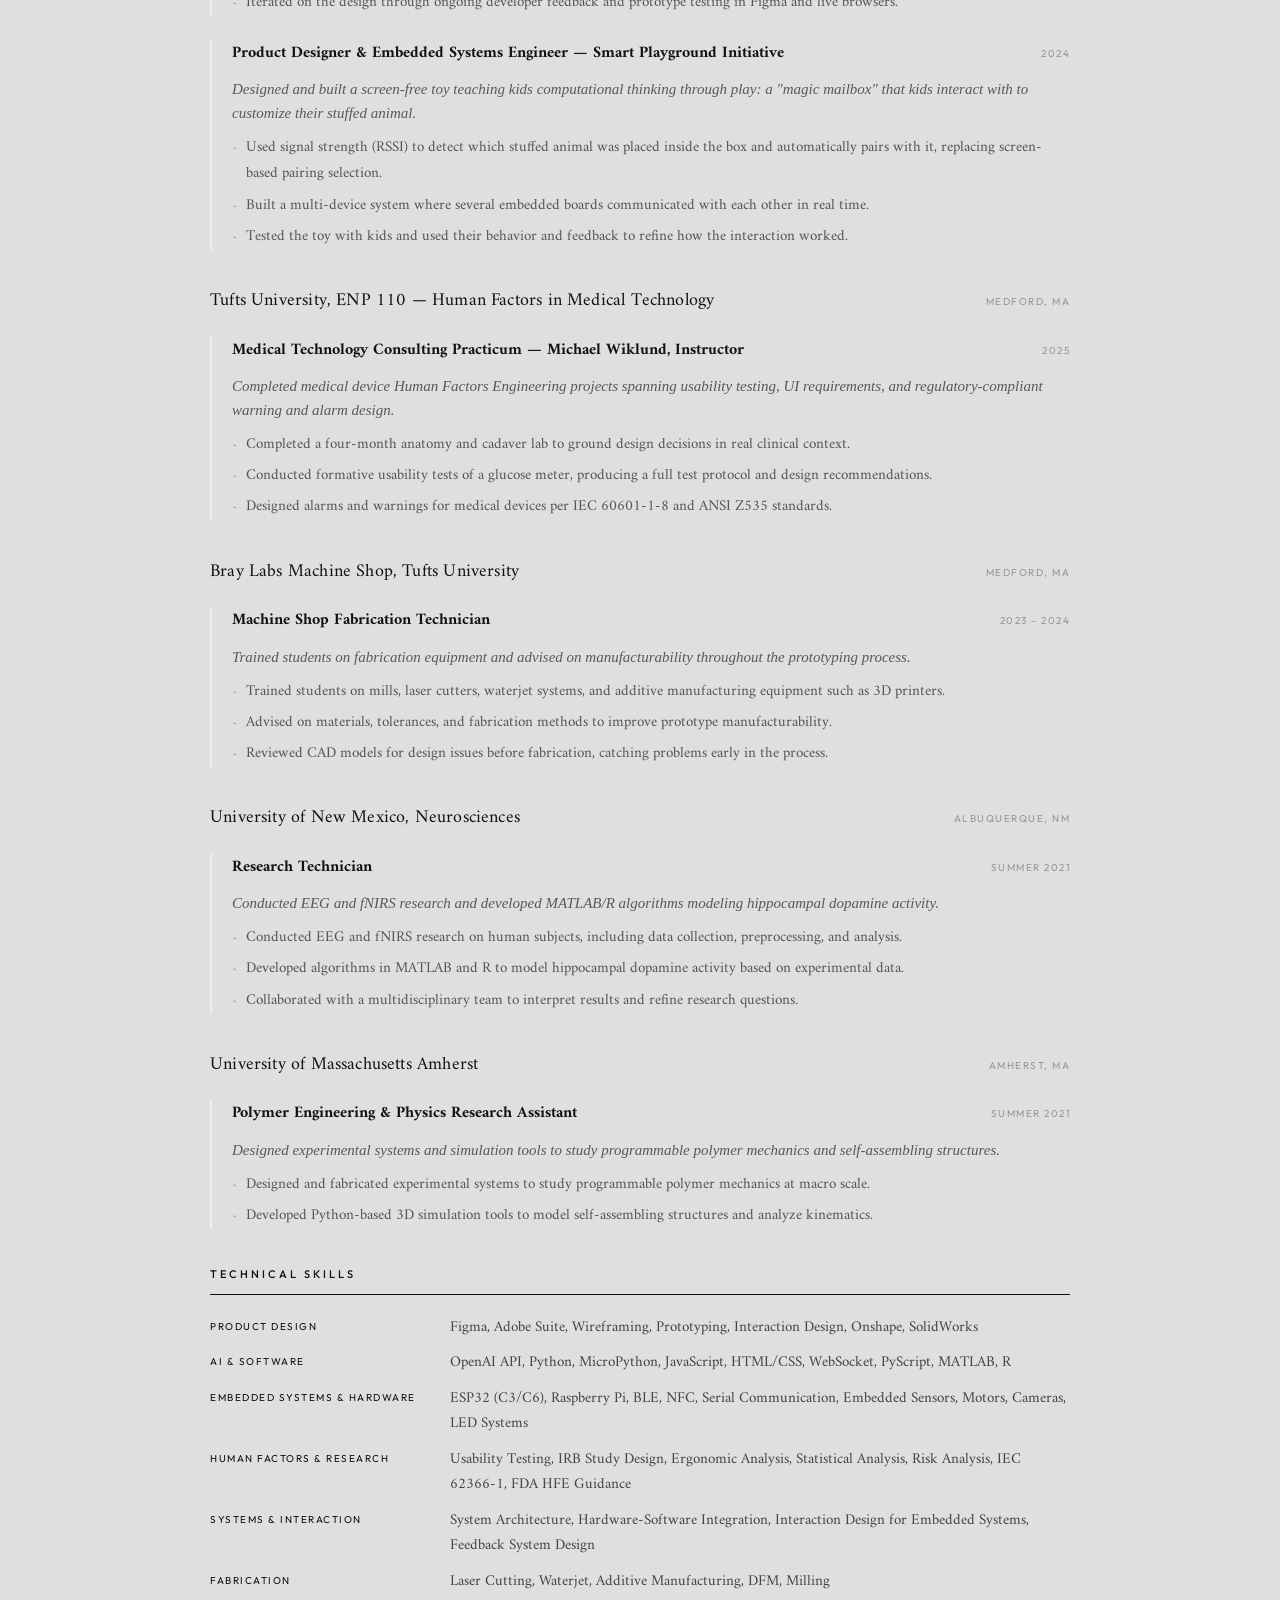
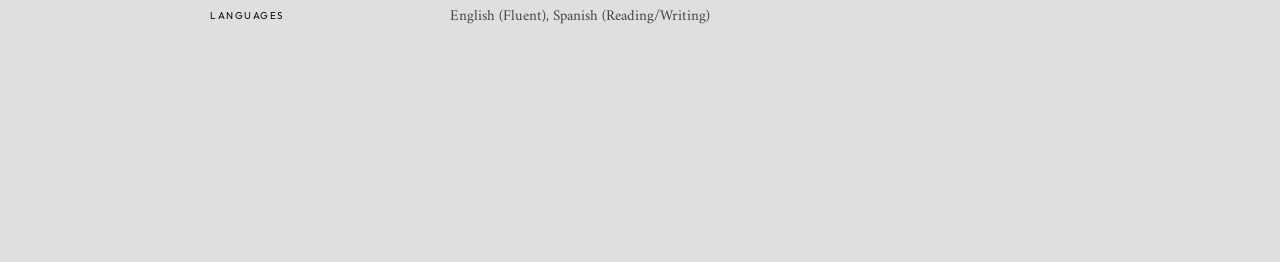
==== commit c2166878: "updating resume html" ====
--- a/resume.html
+++ b/resume.html
@@ -228,7 +228,7 @@
 
             <!-- SKILLS -->
           <section class="res-section">
-            <h2 class="res-section-title">Skills</h2>
+            <h2 class="res-section-title">Technical Skills</h2>
             <div class="res-skills">
               <div class="res-skill-row">
                 <span class="res-skill-label">Product Design</span>
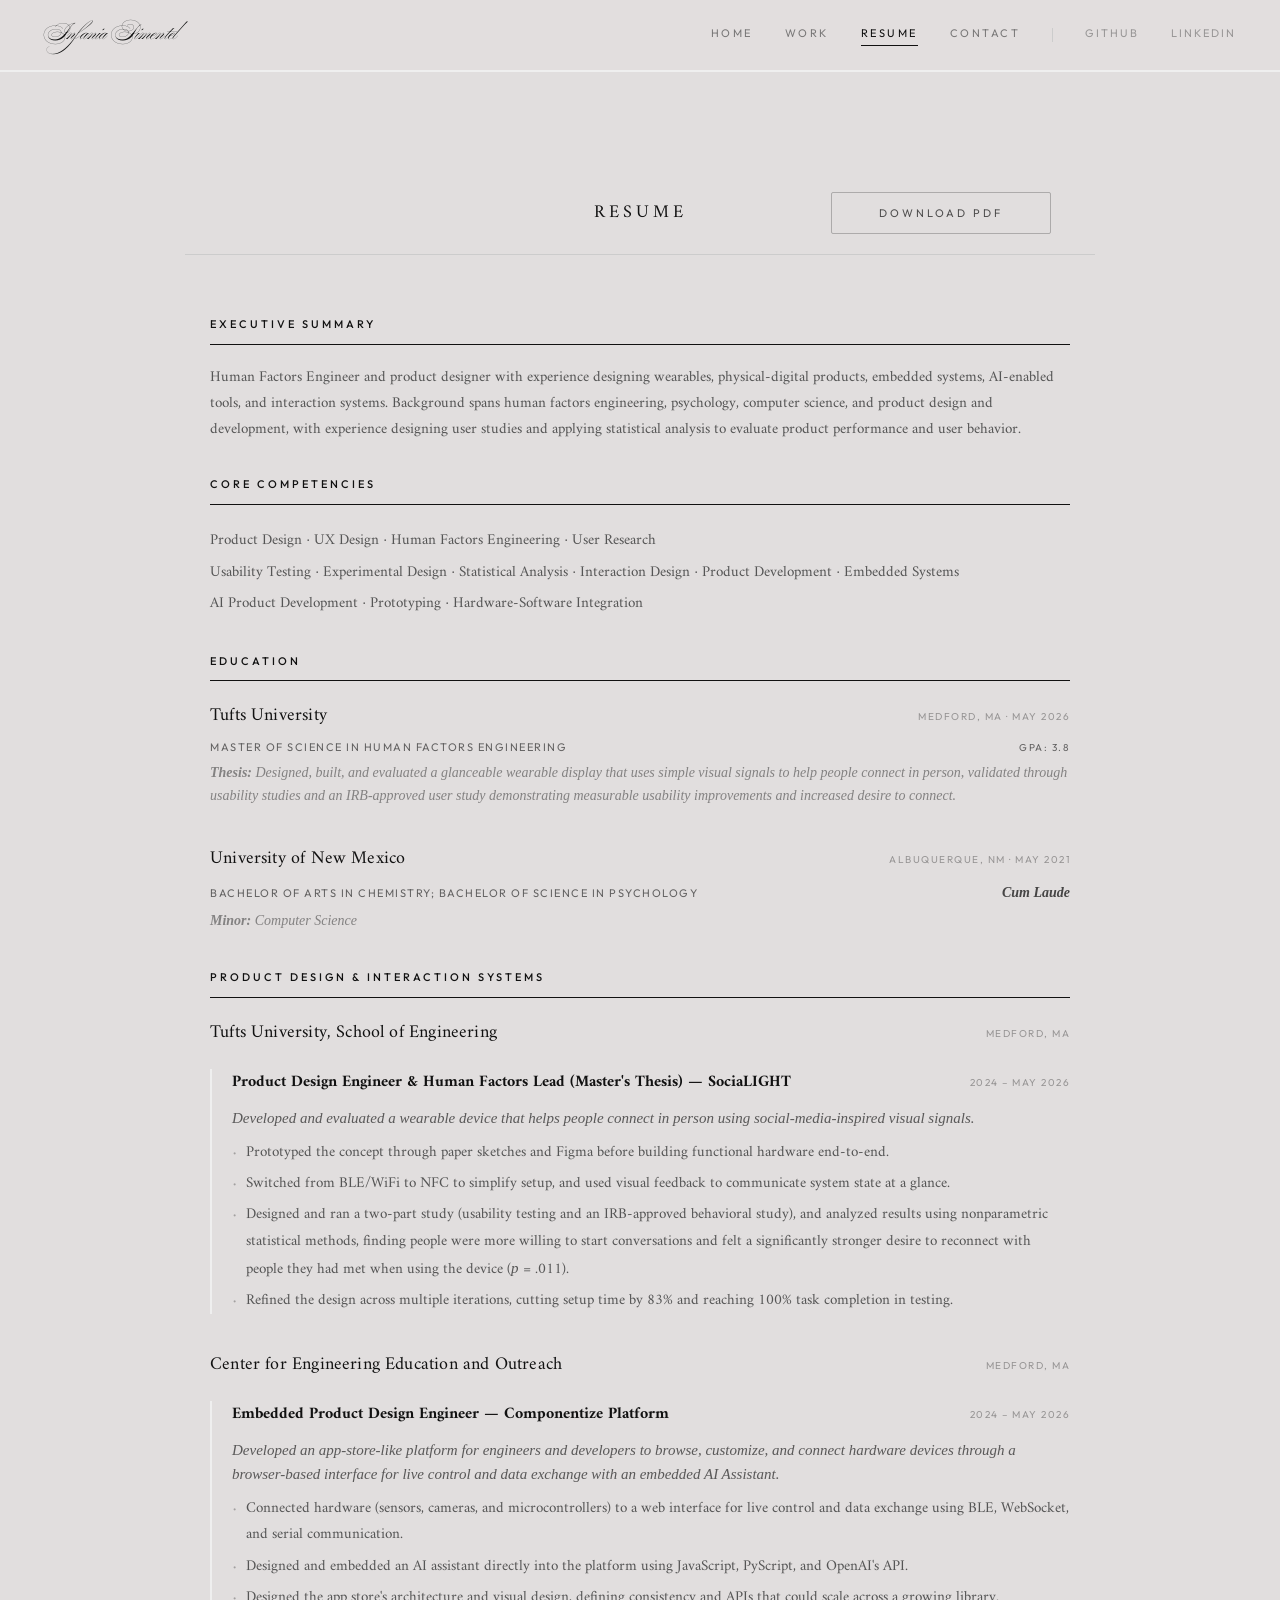
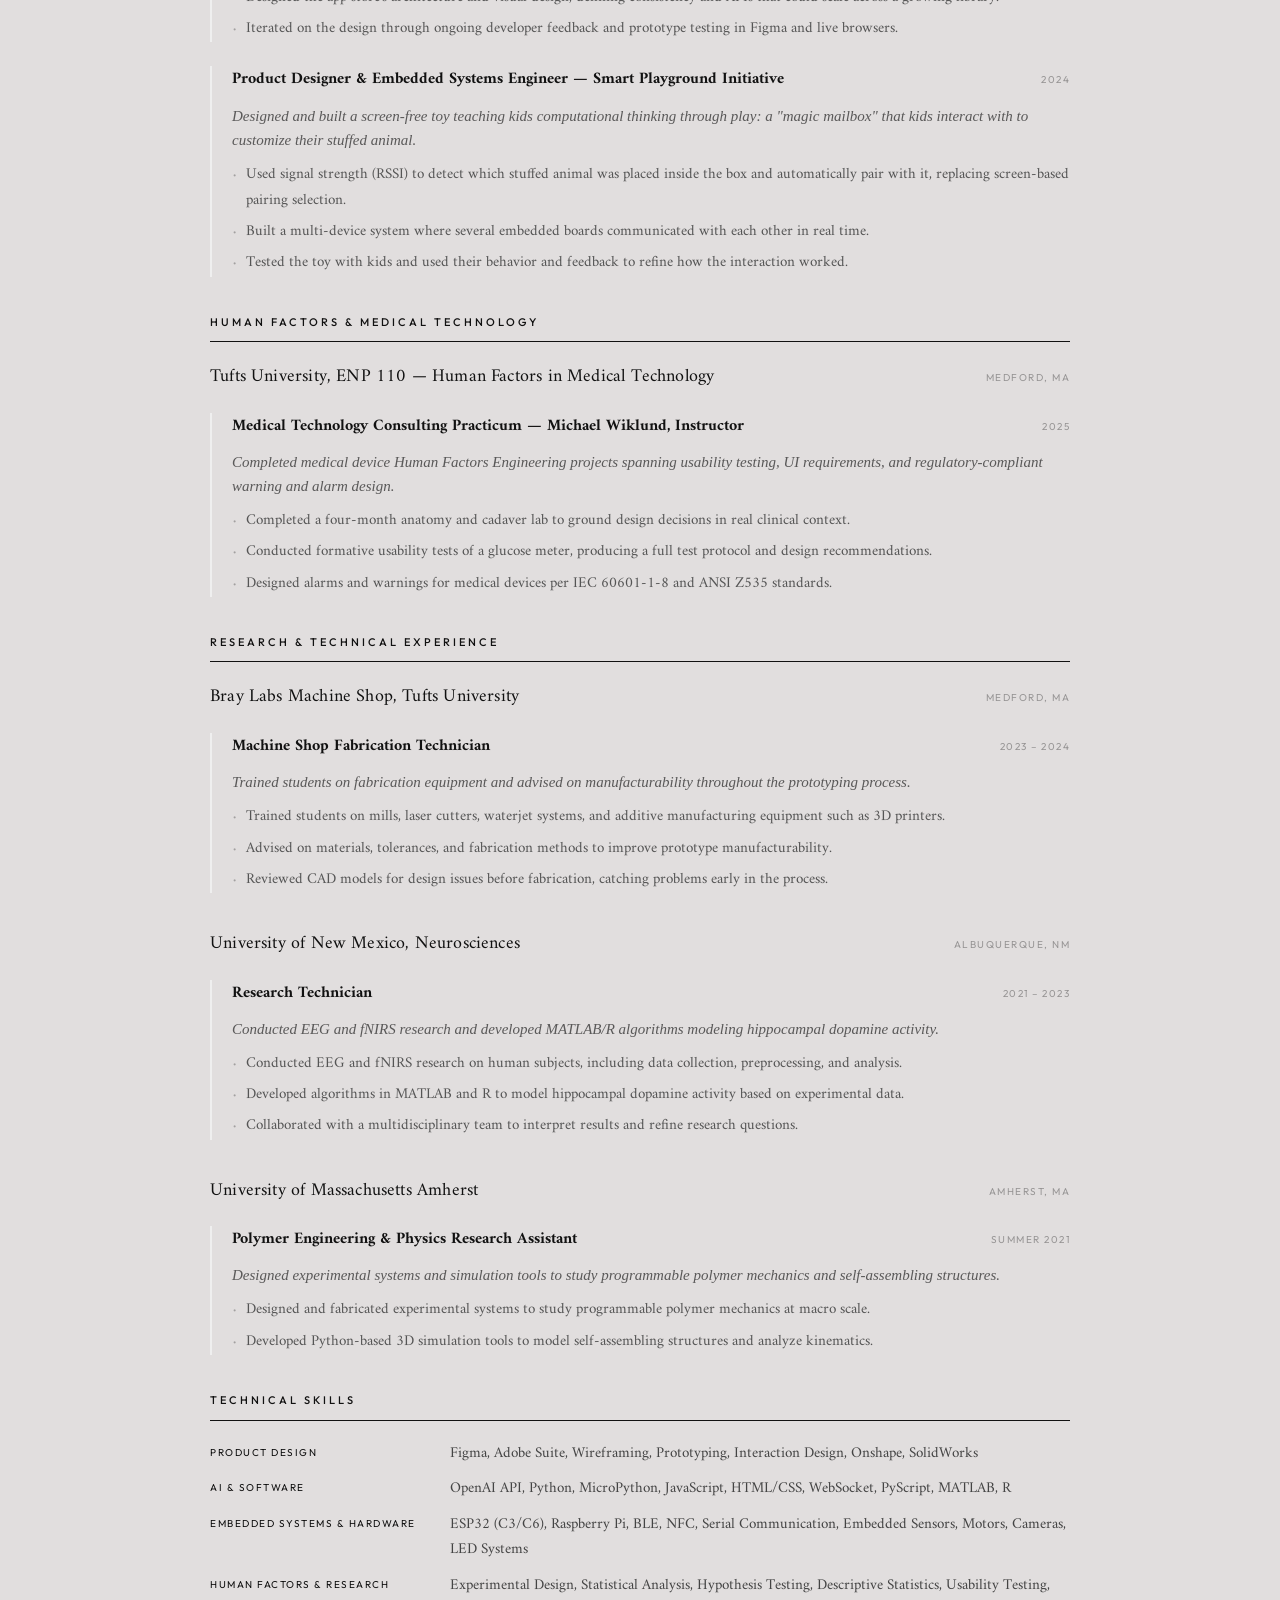
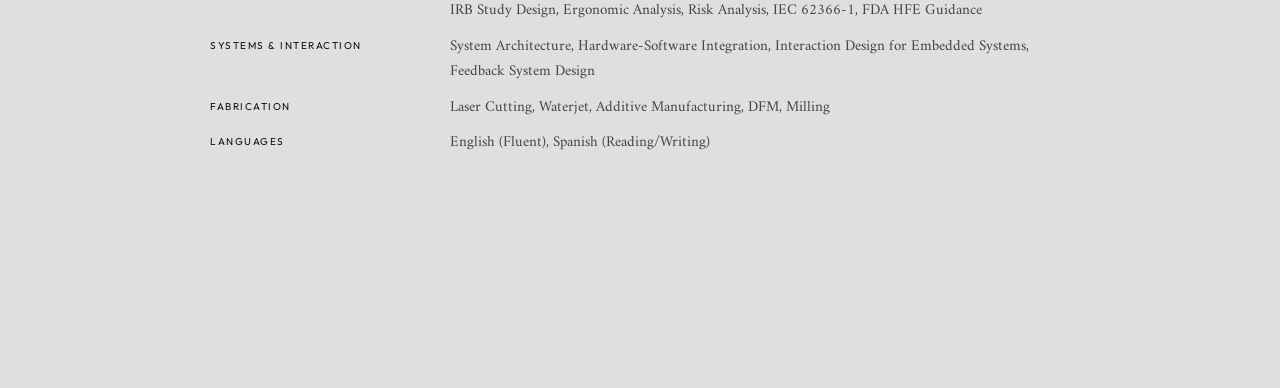
==== commit a6fb243d: "resume restructure and updates" ====
--- a/resume.html
+++ b/resume.html
@@ -35,198 +35,209 @@
     <div class="work-inner">
 
       <div class="work-identity" style="display: flex; justify-content: space-between; align-items: center; padding-bottom: 20px; border-bottom: 1px solid #ccc;">
-  <div style="flex: 1;"></div>
-  <h2 class="role" style="padding-bottom: 0; border-bottom: none; margin: 0; flex: 1; text-align: center;">RESUME</h2>
-  <div style="flex: 1; display: flex; justify-content: flex-end;">
-    <a href="assets/resume.pdf" class="btn" download>DOWNLOAD PDF</a>
-  </div>
-</div>
-
-
-  <!-- ── RESUME BODY ── -->
-  <div class="res-body">
-    <div class="res-inner">
-
-
-      <section class="res-section">
-        <h2 class="res-section-title">Executive Summary</h2>
-        <p class="res-summary-text">Human Factors Engineer and product designer with experience designing wearables, physical-digital products, embedded systems, AI-enabled tools, and interaction systems. Background spans human factors engineering, psychology, computer science, and product design and development.</p>
-      </section>
-
-      <!-- CORE COMPETENCIES -->
-      <section class="res-section">
-        <h2 class="res-section-title">Core Competencies</h2>
-       <p class="res-competencies-text">
-          Product Design · UX Design · Human Factors Engineering · User Research<br>
-          Usability Testing · Interaction Design · Product Development · Embedded Systems<br>
-          AI Product Development · Prototyping · Hardware-Software Integration
-        </p>
-      </section>
-      <!-- EDUCATION -->
-      <section class="res-section">
-        <h2 class="res-section-title">Education</h2>
-
-        <div class="res-entry">
-          <div class="res-entry-header">
-            <span class="res-institution">Tufts University</span>
-            <span class="res-location">Medford, MA · May 2026</span>
-          </div>
-          <div class="res-degree-row">
-            <p class="res-degree" style="margin:0;">Master of Science in Human Factors Engineering</p>
-            <span class="res-gpa">GPA: 3.8</span>
-          </div>
-          <p class="res-detail"><strong>Thesis:</strong> Designed, built, and evaluated a glanceable wearable display that uses simple visual signals to help people connect in person, validated through usability studies and an IRB-approved user study demonstrating measurable usability improvements and increased desire to connect.</p>
+        <div style="flex: 1;"></div>
+        <h2 class="role" style="padding-bottom: 0; border-bottom: none; margin: 0; flex: 1; text-align: center;">RESUME</h2>
+        <div style="flex: 1; display: flex; justify-content: flex-end;">
+          <a href="assets/resume.pdf" class="btn" download>DOWNLOAD PDF</a>
         </div>
-
-        <div class="res-entry">
-          <div class="res-entry-header">
-            <span class="res-institution">University of New Mexico</span>
-            <span class="res-location">Albuquerque, NM · May 2021</span>
-          </div>
-          <div class="res-degree-row">
-            <p class="res-degree">Bachelor of Arts in Chemistry; Bachelor of Science in Psychology</p>
-            <span class="res-honor">Cum Laude</span>            
-          </div>
-          <p class="res-detail"><strong>Minor:</strong> Computer Science</p>
-        </div>
-      </section>
-
-      <!-- EXPERIENCE -->
-      <section class="res-section">
-        <h2 class="res-section-title">Experience</h2>
-
-        <div class="res-entry">
-          <div class="res-entry-header">
-            <span class="res-institution">Tufts University, School of Engineering</span>
-            <span class="res-location">Medford, MA</span>
-          </div>
-
-          <div class="res-role">
-            <div class="res-role-header">
-              <span class="res-role-title">Product Design Engineer & Human Factors Lead (Master's Thesis) — SociaLIGHT</span>
-              <span class="res-role-date">2024 – May 2026</span>
-            </div>
-            <p class="res-role-summary">Developed and evaluated a wearable device that helps people connect in person using social-media-inspired visual signals.</p>
-            <ul class="res-list">
-              <li>Prototyped the concept through paper sketches and Figma before building functional hardware end-to-end.</li>
-              <li>Switched from BLE/WiFi to NFC to simplify setup, and used visual feedback to communicate system state at a glance.</li>
-              <li>Designed and ran a two-part study (usability testing and an IRB-approved behavioral study), and found people felt a stronger desire to connect and were more willing to start conversations when using the device.</li>
-              <li>Refined the design across multiple iterations, cutting setup time by 83% and reaching 100% task completion in testing.</li>
-            </ul>
-          </div>
-        </div>
-
-        <div class="res-entry">
-          <div class="res-entry-header">
-            <span class="res-institution">Center for Engineering Education and Outreach</span>
-            <span class="res-location">Medford, MA</span>
-          </div>
-
-          <div class="res-role">
-            <div class="res-role-header">
-              <span class="res-role-title">Embedded Product Design Engineer — Componentize Platform</span>
-              <span class="res-role-date">2024 – May 2026</span>
-            </div>
-            <p class="res-role-summary">Developed an app-store-like platform for engineers and developers to browse, customize, and connect hardware devices through a browser-based interface for live control and data exchange with an embedded AI Assistant.</p>
-            <ul class="res-list">
-              <li>Connects hardware (sensors, cameras, and microcontrollers) to a web interface for live control and data exchange using BLE, WebSocket, and Serial communication.</li>
-              <li>Designed and embedded an AI assistant directly into the platform using JavaScript, PyScript, and OpenAI's API.</li>
-              <li>Designed the app store’s architecture and visual design, defining consistency and APIs that could scale across a growing library.</li>
-              <li>Iterated on the design through ongoing developer feedback and prototype testing in Figma and live browsers.</li>
-            </ul>
-          </div>
-
-          <div class="res-role">
-            <div class="res-role-header">
-              <span class="res-role-title">Product Designer & Embedded Systems Engineer — Smart Playground Initiative</span>
-              <span class="res-role-date">2024</span>
-            </div>
-            <p class="res-role-summary">Designed and built a screen-free toy teaching kids computational thinking through play: a "magic mailbox" that kids interact with to customize their stuffed animal. </p>
-            <ul class="res-list">
-              <li>Used signal strength (RSSI) to detect which stuffed animal was placed inside the box and automatically pairs with it, replacing screen-based pairing selection.</li>
-              <li>Built a multi-device system where several embedded boards communicated with each other in real time.</li>
-              <li>Tested the toy with kids and used their behavior and feedback to refine how the interaction worked.</li>
-            </ul>
-          </div>
-        </div>
-
-        <div class="res-entry">
-          <div class="res-entry-header">
-            <span class="res-institution">Tufts University, ENP 110 — Human Factors in Medical Technology</span>
-            <span class="res-location">Medford, MA</span>
-          </div>
-
-          <div class="res-role">
-            <div class="res-role-header">
-              <span class="res-role-title">Medical Technology Consulting Practicum — Michael Wiklund, Instructor</span>
-              <span class="res-role-date">2025</span>
-            </div>
-            <p class="res-role-summary">Completed medical device Human Factors Engineering projects spanning usability testing, UI requirements, and regulatory-compliant warning and alarm design.</p>
-            <ul class="res-list">
-              <li>Completed a four-month anatomy and cadaver lab to ground design decisions in real clinical context.</li>
-              <li>Conducted formative usability tests of a glucose meter, producing a full test protocol and design recommendations.</li>
-              <li>Designed alarms and warnings for medical devices per IEC 60601-1-8 and ANSI Z535 standards.</li>
-            </ul>
-          </div>
-        </div>
-
-        <div class="res-entry">
-          <div class="res-entry-header">
-            <span class="res-institution">Bray Labs Machine Shop, Tufts University</span>
-            <span class="res-location">Medford, MA</span>
-          </div>
-          <div class="res-role">
-            <div class="res-role-header">
-              <span class="res-role-title">Machine Shop Fabrication Technician</span>
-              <span class="res-role-date">2023 – 2024</span>
-            </div>
-            <p class="res-role-summary">Trained students on fabrication equipment and advised on manufacturability throughout the prototyping process.</p>
-            <ul class="res-list">
-              <li>Trained students on mills, laser cutters, waterjet systems, and additive manufacturing equipment such as 3D printers.</li>
-              <li>Advised on materials, tolerances, and fabrication methods to improve prototype manufacturability.</li>
-              <li>Reviewed CAD models for design issues before fabrication, catching problems early in the process.</li>
-            </ul>
-          </div>
-        </div>
-
-        <div class="res-entry">
-          <div class="res-entry-header">
-            <span class="res-institution">University of New Mexico, Neurosciences</span>
-            <span class="res-location">Albuquerque, NM</span>
-          </div>
-          <div class="res-role">
-            <div class="res-role-header">
-              <span class="res-role-title">Research Technician</span>
-              <span class="res-role-date">Summer 2021</span>
-            </div>
-            <p class="res-role-summary">Conducted EEG and fNIRS research and developed MATLAB/R algorithms modeling hippocampal dopamine activity.</p>
-            <ul class="res-list">
-              <li>Conducted EEG and fNIRS research on human subjects, including data collection, preprocessing, and analysis.</li>
-              <li>Developed algorithms in MATLAB and R to model hippocampal dopamine activity based on experimental data.</li>
-              <li>Collaborated with a multidisciplinary team to interpret results and refine research questions.</li>
-          </div>
-        </div>
-
-        <div class="res-entry">
-          <div class="res-entry-header">
-            <span class="res-institution">University of Massachusetts Amherst</span>
-            <span class="res-location">Amherst, MA</span>
-          </div>
-          <div class="res-role">
-            <div class="res-role-header">
-              <span class="res-role-title">Polymer Engineering & Physics Research Assistant</span>
-              <span class="res-role-date">Summer 2021</span>
-            </div>
-            <p class="res-role-summary">Designed experimental systems and simulation tools to study programmable polymer mechanics and self-assembling structures.</p>
-            <ul class="res-list">
-              <li>Designed and fabricated experimental systems to study programmable polymer mechanics at macro scale.</li>
-              <li>Developed Python-based 3D simulation tools to model self-assembling structures and analyze kinematics.</li>
-            </ul>
-          </div>
-        </div>
-      </section>
-
-            <!-- SKILLS -->
+      </div>
+
+      <!-- ── RESUME BODY ── -->
+      <div class="res-body">
+        <div class="res-inner">
+
+          <!-- EXECUTIVE SUMMARY -->
+          <section class="res-section">
+            <h2 class="res-section-title">Executive Summary</h2>
+            <p class="res-summary-text">Human Factors Engineer and product designer with experience designing wearables, physical-digital products, embedded systems, AI-enabled tools, and interaction systems. Background spans human factors engineering, psychology, computer science, and product design and development, with experience designing user studies and applying statistical analysis to evaluate product performance and user behavior.</p>
+          </section>
+
+          <!-- CORE COMPETENCIES -->
+          <section class="res-section">
+            <h2 class="res-section-title">Core Competencies</h2>
+            <p class="res-competencies-text">
+              Product Design · UX Design · Human Factors Engineering · User Research<br>
+              Usability Testing · Experimental Design · Statistical Analysis · Interaction Design · Product Development · Embedded Systems<br>
+              AI Product Development · Prototyping · Hardware-Software Integration
+            </p>
+          </section>
+
+          <!-- EDUCATION -->
+          <section class="res-section">
+            <h2 class="res-section-title">Education</h2>
+
+            <div class="res-entry">
+              <div class="res-entry-header">
+                <span class="res-institution">Tufts University</span>
+                <span class="res-location">Medford, MA · May 2026</span>
+              </div>
+              <div class="res-degree-row">
+                <p class="res-degree" style="margin:0;">Master of Science in Human Factors Engineering</p>
+                <span class="res-gpa">GPA: 3.8</span>
+              </div>
+              <p class="res-detail"><strong>Thesis:</strong> Designed, built, and evaluated a glanceable wearable display that uses simple visual signals to help people connect in person, validated through usability studies and an IRB-approved user study demonstrating measurable usability improvements and increased desire to connect.</p>
+            </div>
+
+            <div class="res-entry">
+              <div class="res-entry-header">
+                <span class="res-institution">University of New Mexico</span>
+                <span class="res-location">Albuquerque, NM · May 2021</span>
+              </div>
+              <div class="res-degree-row">
+                <p class="res-degree" style="margin:0;">Bachelor of Arts in Chemistry; Bachelor of Science in Psychology</p>
+                <span class="res-honor">Cum Laude</span>
+              </div>
+              <p class="res-detail"><strong>Minor:</strong> Computer Science</p>
+            </div>
+          </section>
+
+          <!-- PRODUCT DESIGN & INTERACTION SYSTEMS -->
+          <section class="res-section">
+            <h2 class="res-section-title">Product Design & Interaction Systems</h2>
+
+            <div class="res-entry">
+              <div class="res-entry-header">
+                <span class="res-institution">Tufts University, School of Engineering</span>
+                <span class="res-location">Medford, MA</span>
+              </div>
+
+              <div class="res-role">
+                <div class="res-role-header">
+                  <span class="res-role-title">Product Design Engineer & Human Factors Lead (Master's Thesis) — SociaLIGHT</span>
+                  <span class="res-role-date">2024 – May 2026</span>
+                </div>
+                <p class="res-role-summary">Developed and evaluated a wearable device that helps people connect in person using social-media-inspired visual signals.</p>
+                <ul class="res-list">
+                  <li>Prototyped the concept through paper sketches and Figma before building functional hardware end-to-end.</li>
+                  <li>Switched from BLE/WiFi to NFC to simplify setup, and used visual feedback to communicate system state at a glance.</li>
+                  <li>Designed and ran a two-part study (usability testing and an IRB-approved behavioral study), and analyzed results using nonparametric statistical methods, finding people were more willing to start conversations and felt a significantly stronger desire to reconnect with people they had met when using the device (<em>p</em> = .011).</li>
+                  <li>Refined the design across multiple iterations, cutting setup time by 83% and reaching 100% task completion in testing.</li>
+                </ul>
+              </div>
+            </div>
+
+            <div class="res-entry">
+              <div class="res-entry-header">
+                <span class="res-institution">Center for Engineering Education and Outreach</span>
+                <span class="res-location">Medford, MA</span>
+              </div>
+
+              <div class="res-role">
+                <div class="res-role-header">
+                  <span class="res-role-title">Embedded Product Design Engineer — Componentize Platform</span>
+                  <span class="res-role-date">2024 – May 2026</span>
+                </div>
+                <p class="res-role-summary">Developed an app-store-like platform for engineers and developers to browse, customize, and connect hardware devices through a browser-based interface for live control and data exchange with an embedded AI Assistant.</p>
+                <ul class="res-list">
+                  <li>Connected hardware (sensors, cameras, and microcontrollers) to a web interface for live control and data exchange using BLE, WebSocket, and serial communication.</li>
+                  <li>Designed and embedded an AI assistant directly into the platform using JavaScript, PyScript, and OpenAI's API.</li>
+                  <li>Designed the app store's architecture and visual design, defining consistency and APIs that could scale across a growing library.</li>
+                  <li>Iterated on the design through ongoing developer feedback and prototype testing in Figma and live browsers.</li>
+                </ul>
+              </div>
+
+              <div class="res-role">
+                <div class="res-role-header">
+                  <span class="res-role-title">Product Designer & Embedded Systems Engineer — Smart Playground Initiative</span>
+                  <span class="res-role-date">2024</span>
+                </div>
+                <p class="res-role-summary">Designed and built a screen-free toy teaching kids computational thinking through play: a "magic mailbox" that kids interact with to customize their stuffed animal.</p>
+                <ul class="res-list">
+                  <li>Used signal strength (RSSI) to detect which stuffed animal was placed inside the box and automatically pair with it, replacing screen-based pairing selection.</li>
+                  <li>Built a multi-device system where several embedded boards communicated with each other in real time.</li>
+                  <li>Tested the toy with kids and used their behavior and feedback to refine how the interaction worked.</li>
+                </ul>
+              </div>
+            </div>
+          </section>
+
+          <!-- HUMAN FACTORS & MEDICAL TECHNOLOGY -->
+          <section class="res-section">
+            <h2 class="res-section-title">Human Factors & Medical Technology</h2>
+
+            <div class="res-entry">
+              <div class="res-entry-header">
+                <span class="res-institution">Tufts University, ENP 110 — Human Factors in Medical Technology</span>
+                <span class="res-location">Medford, MA</span>
+              </div>
+
+              <div class="res-role">
+                <div class="res-role-header">
+                  <span class="res-role-title">Medical Technology Consulting Practicum — Michael Wiklund, Instructor</span>
+                  <span class="res-role-date">2025</span>
+                </div>
+                <p class="res-role-summary">Completed medical device Human Factors Engineering projects spanning usability testing, UI requirements, and regulatory-compliant warning and alarm design.</p>
+                <ul class="res-list">
+                  <li>Completed a four-month anatomy and cadaver lab to ground design decisions in real clinical context.</li>
+                  <li>Conducted formative usability tests of a glucose meter, producing a full test protocol and design recommendations.</li>
+                  <li>Designed alarms and warnings for medical devices per IEC 60601-1-8 and ANSI Z535 standards.</li>
+                </ul>
+              </div>
+            </div>
+          </section>
+
+          <!-- RESEARCH & TECHNICAL EXPERIENCE -->
+          <section class="res-section">
+            <h2 class="res-section-title">Research & Technical Experience</h2>
+
+            <div class="res-entry">
+              <div class="res-entry-header">
+                <span class="res-institution">Bray Labs Machine Shop, Tufts University</span>
+                <span class="res-location">Medford, MA</span>
+              </div>
+              <div class="res-role">
+                <div class="res-role-header">
+                  <span class="res-role-title">Machine Shop Fabrication Technician</span>
+                  <span class="res-role-date">2023 – 2024</span>
+                </div>
+                <p class="res-role-summary">Trained students on fabrication equipment and advised on manufacturability throughout the prototyping process.</p>
+                <ul class="res-list">
+                  <li>Trained students on mills, laser cutters, waterjet systems, and additive manufacturing equipment such as 3D printers.</li>
+                  <li>Advised on materials, tolerances, and fabrication methods to improve prototype manufacturability.</li>
+                  <li>Reviewed CAD models for design issues before fabrication, catching problems early in the process.</li>
+                </ul>
+              </div>
+            </div>
+
+            <div class="res-entry">
+              <div class="res-entry-header">
+                <span class="res-institution">University of New Mexico, Neurosciences</span>
+                <span class="res-location">Albuquerque, NM</span>
+              </div>
+              <div class="res-role">
+                <div class="res-role-header">
+                  <span class="res-role-title">Research Technician</span>
+                  <span class="res-role-date">2021 – 2023</span>
+                </div>
+                <p class="res-role-summary">Conducted EEG and fNIRS research and developed MATLAB/R algorithms modeling hippocampal dopamine activity.</p>
+                <ul class="res-list">
+                  <li>Conducted EEG and fNIRS research on human subjects, including data collection, preprocessing, and analysis.</li>
+                  <li>Developed algorithms in MATLAB and R to model hippocampal dopamine activity based on experimental data.</li>
+                  <li>Collaborated with a multidisciplinary team to interpret results and refine research questions.</li>
+                </ul>
+              </div>
+            </div>
+
+            <div class="res-entry">
+              <div class="res-entry-header">
+                <span class="res-institution">University of Massachusetts Amherst</span>
+                <span class="res-location">Amherst, MA</span>
+              </div>
+              <div class="res-role">
+                <div class="res-role-header">
+                  <span class="res-role-title">Polymer Engineering & Physics Research Assistant</span>
+                  <span class="res-role-date">Summer 2021</span>
+                </div>
+                <p class="res-role-summary">Designed experimental systems and simulation tools to study programmable polymer mechanics and self-assembling structures.</p>
+                <ul class="res-list">
+                  <li>Designed and fabricated experimental systems to study programmable polymer mechanics at macro scale.</li>
+                  <li>Developed Python-based 3D simulation tools to model self-assembling structures and analyze kinematics.</li>
+                </ul>
+              </div>
+            </div>
+          </section>
+
+          <!-- TECHNICAL SKILLS -->
           <section class="res-section">
             <h2 class="res-section-title">Technical Skills</h2>
             <div class="res-skills">
@@ -244,7 +255,7 @@
               </div>
               <div class="res-skill-row">
                 <span class="res-skill-label">Human Factors & Research</span>
-                <span class="res-skill-value">Usability Testing, IRB Study Design, Ergonomic Analysis, Statistical Analysis, Risk Analysis, IEC 62366-1, FDA HFE Guidance</span>
+                <span class="res-skill-value">Experimental Design, Statistical Analysis, Hypothesis Testing, Descriptive Statistics, Usability Testing, IRB Study Design, Ergonomic Analysis, Risk Analysis, IEC 62366-1, FDA HFE Guidance</span>
               </div>
               <div class="res-skill-row">
                 <span class="res-skill-label">Systems & Interaction</span>
@@ -260,8 +271,11 @@
               </div>
             </div>
           </section>
+
+        </div>
+      </div>
     </div>
-  </div>
+  </section>
 
 </body>
 </html>
